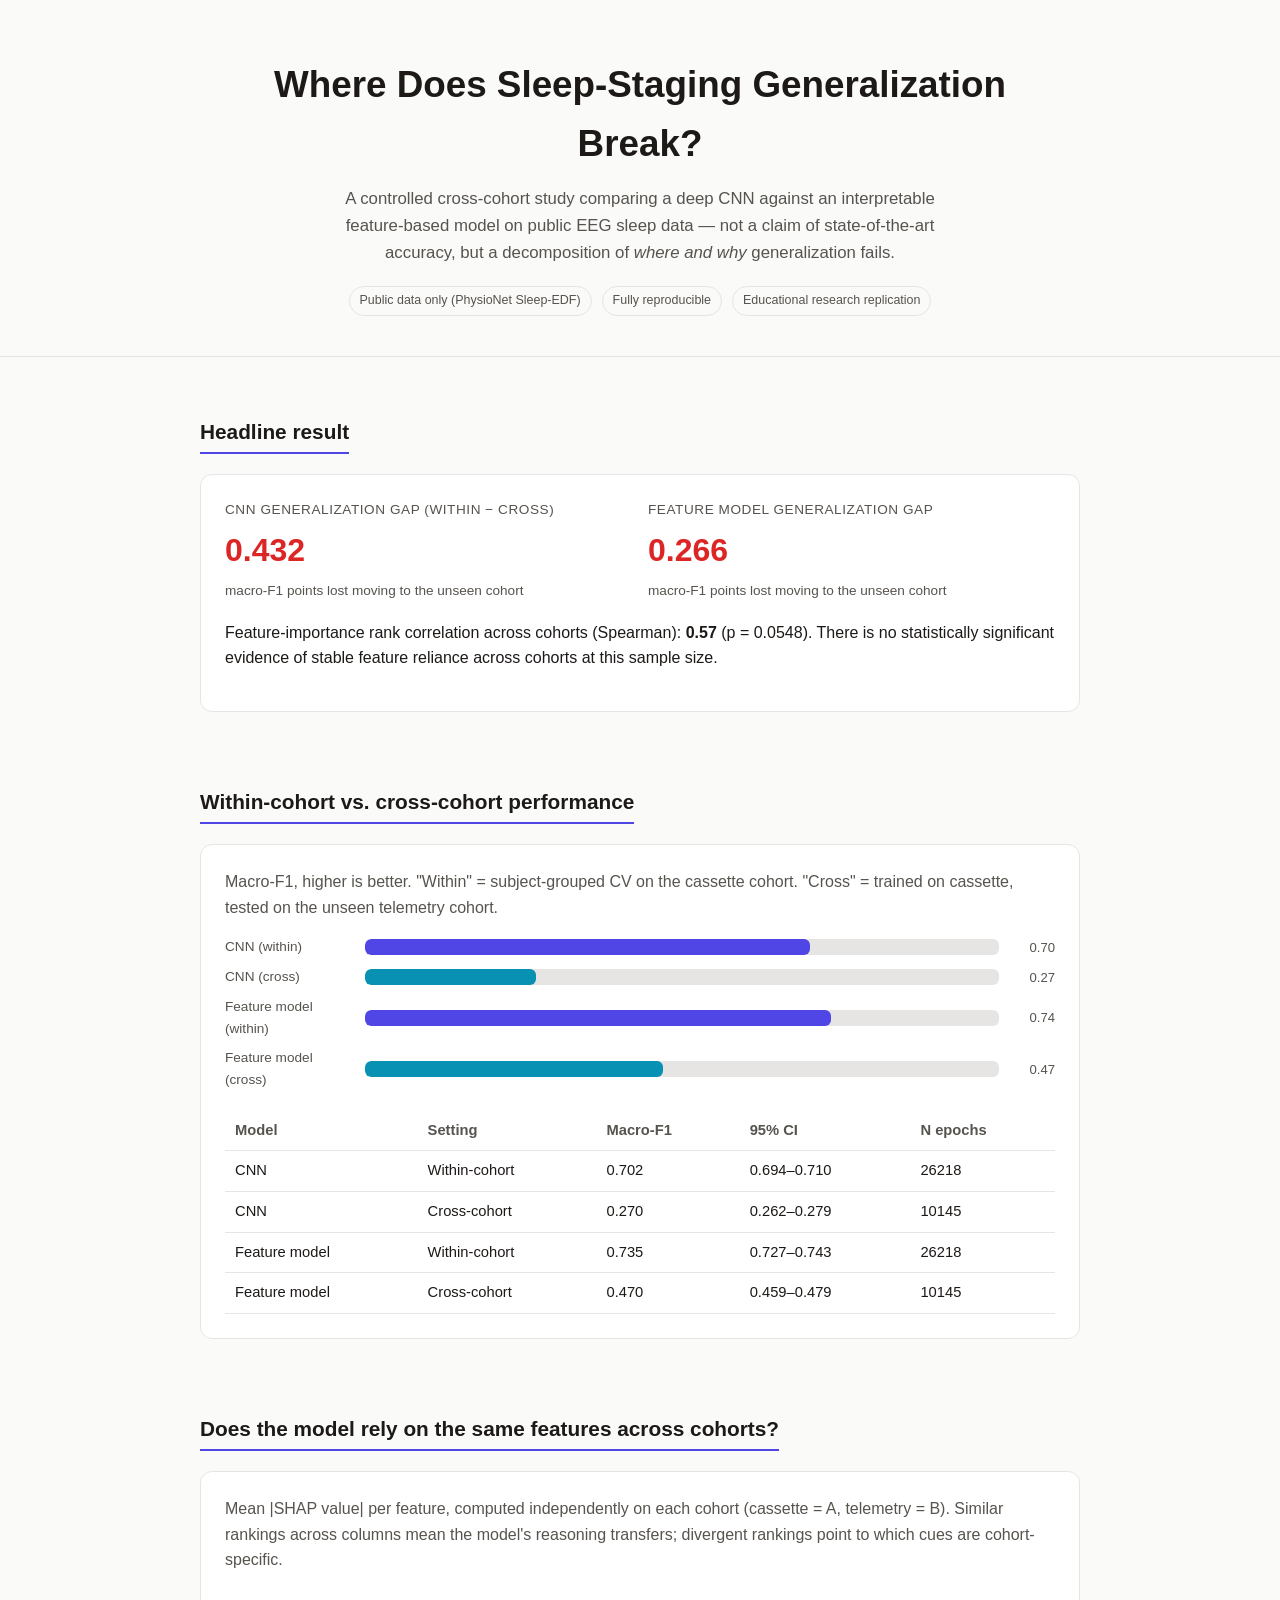
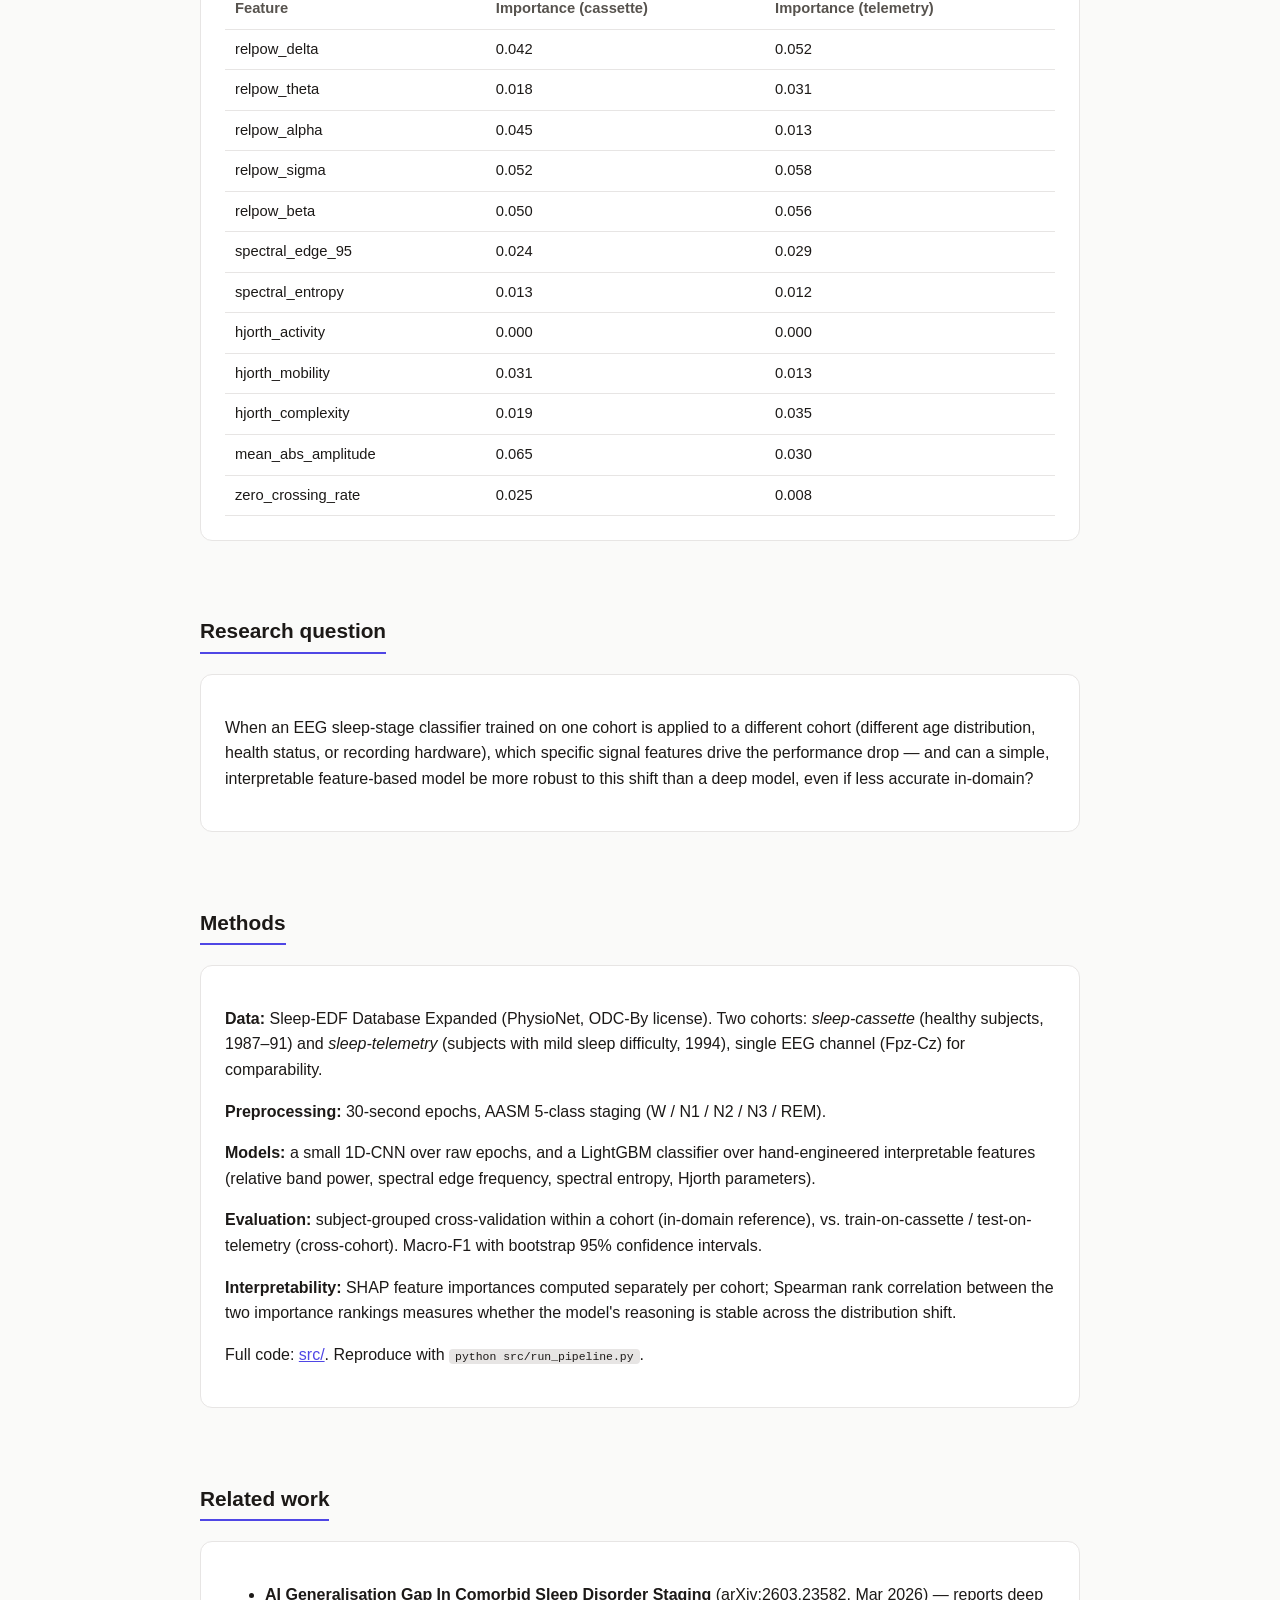
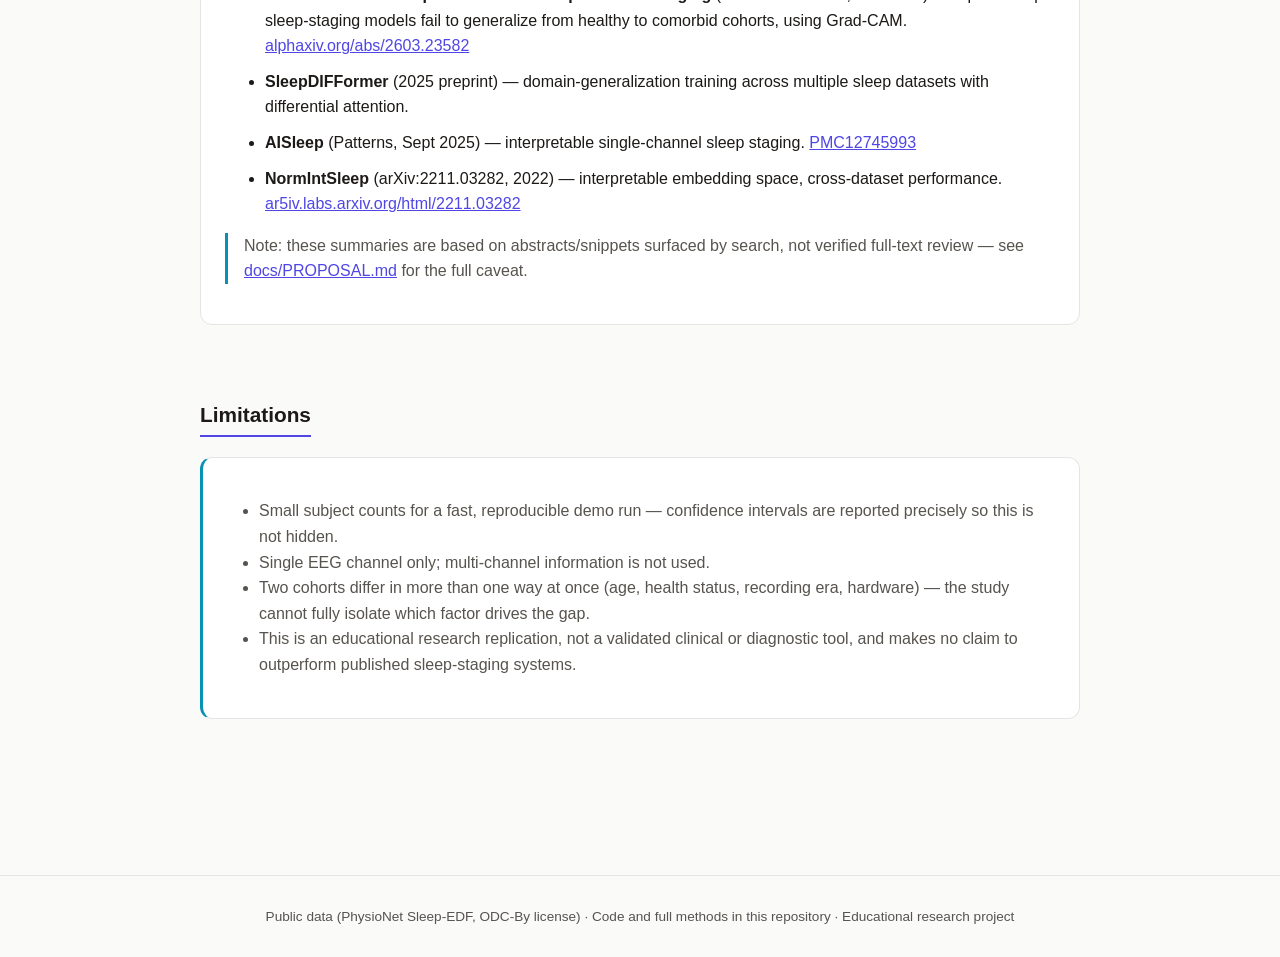
==== site/index.html @ 376bf964 "Run full pipeline on real Sleep-EDF data and publish results Fix hypnogram-matching and download-ver" ====
<!doctype html>
<html lang="en">
<head>
<meta charset="utf-8">
<meta name="viewport" content="width=device-width, initial-scale=1">
<title>Where Does Sleep-Staging Generalization Break?</title>
<meta name="description" content="A controlled cross-cohort study of EEG sleep-stage classifier generalization, comparing a CNN and an interpretable feature model.">
<style>
  :root {
    --bg: #fafaf9;
    --bg-elev: #ffffff;
    --text: #1c1917;
    --text-muted: #57534e;
    --border: #e7e5e4;
    --accent: #4f46e5;
    --accent-2: #0891b2;
    --good: #16a34a;
    --bad: #dc2626;
    --radius: 12px;
    --max-w: 920px;
  }
  @media (prefers-color-scheme: dark) {
    :root:not([data-theme="light"]) {
      --bg: #121110;
      --bg-elev: #1c1a19;
      --text: #f5f5f4;
      --text-muted: #a8a29e;
      --border: #332f2d;
      --accent: #818cf8;
      --accent-2: #22d3ee;
      --good: #4ade80;
      --bad: #f87171;
    }
  }
  :root[data-theme="dark"] {
    --bg: #121110;
    --bg-elev: #1c1a19;
    --text: #f5f5f4;
    --text-muted: #a8a29e;
    --border: #332f2d;
    --accent: #818cf8;
    --accent-2: #22d3ee;
    --good: #4ade80;
    --bad: #f87171;
  }
  * { box-sizing: border-box; }
  body {
    margin: 0;
    background: var(--bg);
    color: var(--text);
    font-family: -apple-system, BlinkMacSystemFont, "Segoe UI", Inter, Roboto, sans-serif;
    line-height: 1.6;
  }
  header {
    padding: 56px 20px 40px;
    text-align: center;
    border-bottom: 1px solid var(--border);
  }
  header h1 {
    font-size: clamp(1.6rem, 4vw, 2.3rem);
    margin: 0 0 12px;
    max-width: 760px;
    margin-inline: auto;
  }
  header p.sub {
    color: var(--text-muted);
    max-width: 640px;
    margin: 0 auto;
    font-size: 1.05rem;
  }
  .badges { margin-top: 20px; display: flex; gap: 10px; justify-content: center; flex-wrap: wrap; }
  .badge {
    font-size: 0.78rem;
    padding: 4px 10px;
    border-radius: 999px;
    border: 1px solid var(--border);
    color: var(--text-muted);
  }
  main { max-width: var(--max-w); margin: 0 auto; padding: 40px 20px 100px; }
  section { margin-bottom: 56px; }
  h2 {
    font-size: 1.3rem;
    border-bottom: 2px solid var(--accent);
    display: inline-block;
    padding-bottom: 4px;
    margin-bottom: 20px;
  }
  .card {
    background: var(--bg-elev);
    border: 1px solid var(--border);
    border-radius: var(--radius);
    padding: 24px;
    margin-bottom: 16px;
  }
  .grid-2 { display: grid; grid-template-columns: 1fr 1fr; gap: 16px; }
  @media (max-width: 640px) { .grid-2 { grid-template-columns: 1fr; } }
  .metric-label { color: var(--text-muted); font-size: 0.85rem; text-transform: uppercase; letter-spacing: 0.04em; }
  .metric-value { font-size: 2rem; font-weight: 700; margin: 4px 0; }
  .metric-ci { color: var(--text-muted); font-size: 0.85rem; }
  .gap-good { color: var(--good); }
  .gap-bad { color: var(--bad); }
  table { width: 100%; border-collapse: collapse; font-size: 0.92rem; }
  th, td { text-align: left; padding: 8px 10px; border-bottom: 1px solid var(--border); }
  th { color: var(--text-muted); font-weight: 600; }
  .bar-row { display: flex; align-items: center; gap: 10px; margin-bottom: 8px; }
  .bar-label { width: 130px; font-size: 0.85rem; color: var(--text-muted); flex-shrink: 0; }
  .bar-track { flex: 1; background: var(--border); border-radius: 6px; height: 16px; overflow: hidden; }
  .bar-fill { height: 100%; border-radius: 6px; }
  .bar-val { width: 46px; font-size: 0.82rem; text-align: right; color: var(--text-muted); flex-shrink: 0; }
  code { background: var(--border); padding: 1px 6px; border-radius: 4px; font-size: 0.88em; }
  a { color: var(--accent); }
  ul.refs li { margin-bottom: 10px; }
  .limits { border-left: 3px solid var(--accent-2); padding-left: 16px; color: var(--text-muted); }
  footer { text-align: center; padding: 30px 20px; color: var(--text-muted); font-size: 0.85rem; border-top: 1px solid var(--border); }
  .no-data { padding: 40px; text-align: center; color: var(--text-muted); }
</style>
</head>
<body>
<header>
  <h1>Where Does Sleep-Staging Generalization Break?</h1>
  <p class="sub">A controlled cross-cohort study comparing a deep CNN against an interpretable feature-based model on public EEG sleep data — not a claim of state-of-the-art accuracy, but a decomposition of <em>where and why</em> generalization fails.</p>
  <div class="badges">
    <span class="badge">Public data only (PhysioNet Sleep-EDF)</span>
    <span class="badge">Fully reproducible</span>
    <span class="badge">Educational research replication</span>
  </div>
</header>
<main>

<section id="summary">
  <h2>Headline result</h2>
  <div id="headline-card" class="card"></div>
</section>

<section id="comparison">
  <h2>Within-cohort vs. cross-cohort performance</h2>
  <div class="card" id="comparison-card"></div>
</section>

<section id="interpretability">
  <h2>Does the model rely on the same features across cohorts?</h2>
  <div class="card" id="interp-card"></div>
</section>

<section id="question">
  <h2>Research question</h2>
  <div class="card">
    <p>When an EEG sleep-stage classifier trained on one cohort is applied to a different cohort (different age distribution, health status, or recording hardware), which specific signal features drive the performance drop — and can a simple, interpretable feature-based model be more robust to this shift than a deep model, even if less accurate in-domain?</p>
  </div>
</section>

<section id="methods">
  <h2>Methods</h2>
  <div class="card">
    <p><strong>Data:</strong> Sleep-EDF Database Expanded (PhysioNet, ODC-By license). Two cohorts: <em>sleep-cassette</em> (healthy subjects, 1987–91) and <em>sleep-telemetry</em> (subjects with mild sleep difficulty, 1994), single EEG channel (Fpz-Cz) for comparability.</p>
    <p><strong>Preprocessing:</strong> 30-second epochs, AASM 5-class staging (W / N1 / N2 / N3 / REM).</p>
    <p><strong>Models:</strong> a small 1D-CNN over raw epochs, and a LightGBM classifier over hand-engineered interpretable features (relative band power, spectral edge frequency, spectral entropy, Hjorth parameters).</p>
    <p><strong>Evaluation:</strong> subject-grouped cross-validation within a cohort (in-domain reference), vs. train-on-cassette / test-on-telemetry (cross-cohort). Macro-F1 with bootstrap 95% confidence intervals.</p>
    <p><strong>Interpretability:</strong> SHAP feature importances computed separately per cohort; Spearman rank correlation between the two importance rankings measures whether the model's reasoning is stable across the distribution shift.</p>
    <p>Full code: <a href="../src/">src/</a>. Reproduce with <code>python src/run_pipeline.py</code>.</p>
  </div>
</section>

<section id="related">
  <h2>Related work</h2>
  <div class="card">
    <ul class="refs">
      <li><strong>AI Generalisation Gap In Comorbid Sleep Disorder Staging</strong> (arXiv:2603.23582, Mar 2026) — reports deep sleep-staging models fail to generalize from healthy to comorbid cohorts, using Grad-CAM. <a href="https://www.alphaxiv.org/abs/2603.23582" target="_blank" rel="noopener">alphaxiv.org/abs/2603.23582</a></li>
      <li><strong>SleepDIFFormer</strong> (2025 preprint) — domain-generalization training across multiple sleep datasets with differential attention.</li>
      <li><strong>AISleep</strong> (Patterns, Sept 2025) — interpretable single-channel sleep staging. <a href="https://www.ncbi.nlm.nih.gov/pmc/articles/PMC12745993/" target="_blank" rel="noopener">PMC12745993</a></li>
      <li><strong>NormIntSleep</strong> (arXiv:2211.03282, 2022) — interpretable embedding space, cross-dataset performance. <a href="https://ar5iv.labs.arxiv.org/html/2211.03282" target="_blank" rel="noopener">ar5iv.labs.arxiv.org/html/2211.03282</a></li>
    </ul>
    <p class="limits">Note: these summaries are based on abstracts/snippets surfaced by search, not verified full-text review — see <a href="../docs/PROPOSAL.md">docs/PROPOSAL.md</a> for the full caveat.</p>
  </div>
</section>

<section id="limitations">
  <h2>Limitations</h2>
  <div class="card limits">
    <ul id="limits-list">
      <li>Small subject counts for a fast, reproducible demo run — confidence intervals are reported precisely so this is not hidden.</li>
      <li>Single EEG channel only; multi-channel information is not used.</li>
      <li>Two cohorts differ in more than one way at once (age, health status, recording era, hardware) — the study cannot fully isolate which factor drives the gap.</li>
      <li>This is an educational research replication, not a validated clinical or diagnostic tool, and makes no claim to outperform published sleep-staging systems.</li>
    </ul>
  </div>
</section>

</main>
<footer>
  Public data (PhysioNet Sleep-EDF, ODC-By license) &middot; Code and full methods in this repository &middot; Educational research project
</footer>
<script>
const RESULTS = {"within_cassette_cnn": {"label": "within-cassette CNN", "macro_f1": 0.7019479500712273, "macro_f1_ci": [0.6940370702054072, 0.709602971029884], "per_class_f1": {"W": 0.949935738410497, "N1": 0.3522012578616352, "N2": 0.8281322775966465, "N3": 0.7195696032279758, "REM": 0.6599008732593816}, "confusion_matrix": [[15891, 1039, 26, 183, 369], [21, 560, 93, 7, 303], [6, 284, 3556, 446, 341], [0, 8, 189, 1070, 0], [31, 305, 91, 1, 1398]], "n_test_epochs": 26218}, "within_cassette_feature": {"label": "within-cassette feature model", "macro_f1": 0.7351994247814908, "macro_f1_ci": [0.7272339549337038, 0.7426865538911555], "per_class_f1": {"W": 0.9566282630888143, "N1": 0.36993166287015944, "N2": 0.8877688172043011, "N3": 0.8217054263565892, "REM": 0.6399629543875898}, "confusion_matrix": [[16399, 400, 15, 169, 525], [122, 406, 134, 3, 319], [88, 158, 3963, 157, 267], [42, 1, 111, 1113, 0], [126, 246, 72, 0, 1382]], "n_test_epochs": 26218}, "cross_cnn": {"label": "cassette->telemetry CNN", "macro_f1": 0.2700002544361271, "macro_f1_ci": [0.2616600395289505, 0.2787664348695121], "per_class_f1": {"W": 0.08949011446409989, "N1": 0.1846042471042471, "N2": 0.5009383571531688, "N3": 0.5283018867924528, "REM": 0.04666666666666667}, "confusion_matrix": [[43, 858, 0, 0, 0], [0, 765, 1, 0, 1], [0, 3210, 1735, 16, 11], [15, 711, 208, 532, 0], [2, 1977, 11, 0, 49]], "n_test_epochs": 10145}, "cross_feature": {"label": "cassette->telemetry feature model", "macro_f1": 0.46950345807331784, "macro_f1_ci": [0.4594572169568483, 0.4793757577353631], "per_class_f1": {"W": 0.3935609214543436, "N1": 0.22727272727272727, "N2": 0.8102263540824576, "N3": 0.7403675163011263, "REM": 0.1760897712559344}, "confusion_matrix": [[709, 122, 50, 3, 17], [406, 125, 193, 10, 33], [263, 34, 4009, 642, 24], [27, 0, 190, 1249, 0], [1297, 52, 482, 4, 204]], "n_test_epochs": 10145}, "feature_stability": {"cohort_a": "cassette", "cohort_b": "telemetry", "feature_importance_a": {"relpow_delta": 0.04238403817426085, "relpow_theta": 0.017691404824824817, "relpow_alpha": 0.044789907640543254, "relpow_sigma": 0.052495117116029465, "relpow_beta": 0.04974882099324183, "spectral_edge_95": 0.02440532191209797, "spectral_entropy": 0.013014172384396389, "hjorth_activity": 0.0, "hjorth_mobility": 0.030671957892573737, "hjorth_complexity": 0.019422704648615532, "mean_abs_amplitude": 0.06496583604069274, "zero_crossing_rate": 0.024521746836503874}, "feature_importance_b": {"relpow_delta": 0.05241113374932434, "relpow_theta": 0.030556623854776574, "relpow_alpha": 0.013165019446343618, "relpow_sigma": 0.058029588124503914, "relpow_beta": 0.056093148203104654, "spectral_edge_95": 0.0294027744176468, "spectral_entropy": 0.011767123944117068, "hjorth_activity": 4.3022640292678635e-05, "hjorth_mobility": 0.013003723813955908, "hjorth_complexity": 0.03520086513379639, "mean_abs_amplitude": 0.0298495680652065, "zero_crossing_rate": 0.00796919991712373}, "spearman_rank_correlation": 0.5664335664335665, "spearman_pvalue": 0.054842119775407906}, "generalization_gap": {"cnn_gap": 0.43194769563510027, "feature_gap": 0.26569596670817297}};

function fmt(x, d=3) { return (x === undefined || x === null) ? "–" : x.toFixed(d); }

function renderHeadline() {
  const el = document.getElementById("headline-card");
  if (!RESULTS || !RESULTS.generalization_gap) {
    el.innerHTML = '<p class="no-data">No results yet — run <code>python src/run_pipeline.py</code> then rebuild this page with <code>python site/build_site.py</code>.</p>';
    return;
  }
  const gap = RESULTS.generalization_gap;
  const stab = RESULTS.feature_stability;
  el.innerHTML = `
    <div class="grid-2">
      <div>
        <div class="metric-label">CNN generalization gap (within − cross)</div>
        <div class="metric-value ${gap.cnn_gap > 0 ? 'gap-bad' : 'gap-good'}">${fmt(gap.cnn_gap)}</div>
        <div class="metric-ci">macro-F1 points lost moving to the unseen cohort</div>
      </div>
      <div>
        <div class="metric-label">Feature model generalization gap</div>
        <div class="metric-value ${gap.feature_gap > 0 ? 'gap-bad' : 'gap-good'}">${fmt(gap.feature_gap)}</div>
        <div class="metric-ci">macro-F1 points lost moving to the unseen cohort</div>
      </div>
    </div>
    <p style="margin-top:18px;">Feature-importance rank correlation across cohorts (Spearman): <strong>${fmt(stab ? stab.spearman_rank_correlation : null, 2)}</strong> (p = ${stab ? fmt(stab.spearman_pvalue, 4) : '–'}). ${stab && stab.spearman_pvalue < 0.05 ? 'The model relies on a statistically stable set of features across cohorts.' : 'There is no statistically significant evidence of stable feature reliance across cohorts at this sample size.'}</p>
  `;
}

function bar(label, value, max, color) {
  const pct = Math.max(0, Math.min(100, (value / max) * 100));
  return `<div class="bar-row">
    <div class="bar-label">${label}</div>
    <div class="bar-track"><div class="bar-fill" style="width:${pct}%;background:${color}"></div></div>
    <div class="bar-val">${fmt(value, 2)}</div>
  </div>`;
}

function renderComparison() {
  const el = document.getElementById("comparison-card");
  const r = RESULTS;
  if (!r || !r.within_cassette_cnn) { el.innerHTML = '<p class="no-data">No results yet.</p>'; return; }
  el.innerHTML = `
    <p style="color:var(--text-muted);margin-top:0;">Macro-F1, higher is better. "Within" = subject-grouped CV on the cassette cohort. "Cross" = trained on cassette, tested on the unseen telemetry cohort.</p>
    ${bar("CNN (within)", r.within_cassette_cnn.macro_f1, 1, "var(--accent)")}
    ${bar("CNN (cross)", r.cross_cnn.macro_f1, 1, "var(--accent-2)")}
    ${bar("Feature model (within)", r.within_cassette_feature.macro_f1, 1, "var(--accent)")}
    ${bar("Feature model (cross)", r.cross_feature.macro_f1, 1, "var(--accent-2)")}
    <table style="margin-top:20px;">
      <thead><tr><th>Model</th><th>Setting</th><th>Macro-F1</th><th>95% CI</th><th>N epochs</th></tr></thead>
      <tbody>
        <tr><td>CNN</td><td>Within-cohort</td><td>${fmt(r.within_cassette_cnn.macro_f1)}</td><td>${fmt(r.within_cassette_cnn.macro_f1_ci[0])}–${fmt(r.within_cassette_cnn.macro_f1_ci[1])}</td><td>${r.within_cassette_cnn.n_test_epochs}</td></tr>
        <tr><td>CNN</td><td>Cross-cohort</td><td>${fmt(r.cross_cnn.macro_f1)}</td><td>${fmt(r.cross_cnn.macro_f1_ci[0])}–${fmt(r.cross_cnn.macro_f1_ci[1])}</td><td>${r.cross_cnn.n_test_epochs}</td></tr>
        <tr><td>Feature model</td><td>Within-cohort</td><td>${fmt(r.within_cassette_feature.macro_f1)}</td><td>${fmt(r.within_cassette_feature.macro_f1_ci[0])}–${fmt(r.within_cassette_feature.macro_f1_ci[1])}</td><td>${r.within_cassette_feature.n_test_epochs}</td></tr>
        <tr><td>Feature model</td><td>Cross-cohort</td><td>${fmt(r.cross_feature.macro_f1)}</td><td>${fmt(r.cross_feature.macro_f1_ci[0])}–${fmt(r.cross_feature.macro_f1_ci[1])}</td><td>${r.cross_feature.n_test_epochs}</td></tr>
      </tbody>
    </table>
  `;
}

function renderInterp() {
  const el = document.getElementById("interp-card");
  const stab = RESULTS ? RESULTS.feature_stability : null;
  if (!stab) { el.innerHTML = '<p class="no-data">No results yet.</p>'; return; }
  const feats = Object.keys(stab.feature_importance_a);
  const maxVal = Math.max(...feats.map(f => Math.max(stab.feature_importance_a[f], stab.feature_importance_b[f])));
  let rows = feats.map(f => `
    <tr><td>${f}</td><td>${fmt(stab.feature_importance_a[f], 3)}</td><td>${fmt(stab.feature_importance_b[f], 3)}</td></tr>
  `).join("");
  el.innerHTML = `
    <p style="color:var(--text-muted);margin-top:0;">Mean |SHAP value| per feature, computed independently on each cohort (cassette = A, telemetry = B). Similar rankings across columns mean the model's reasoning transfers; divergent rankings point to which cues are cohort-specific.</p>
    <table>
      <thead><tr><th>Feature</th><th>Importance (cassette)</th><th>Importance (telemetry)</th></tr></thead>
      <tbody>${rows}</tbody>
    </table>
  `;
}

renderHeadline();
renderComparison();
renderInterp();
</script>
</body>
</html>
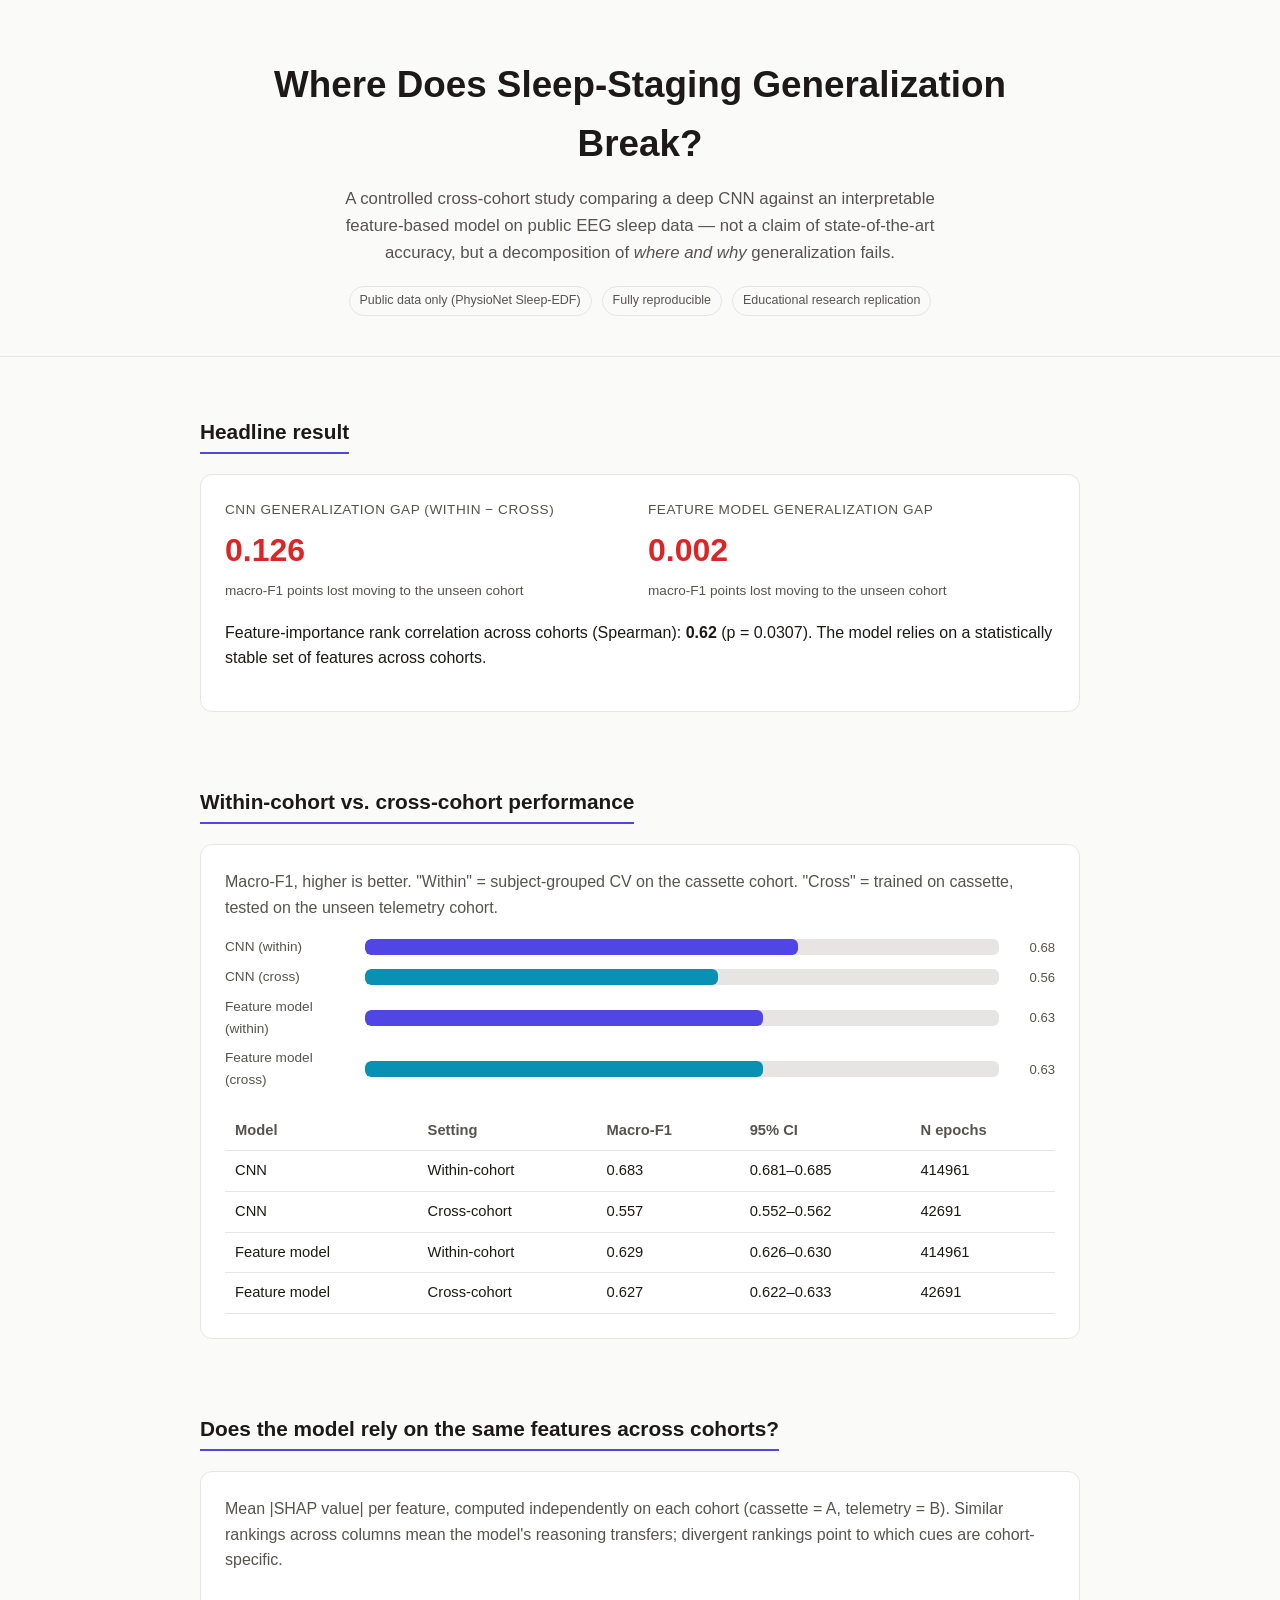
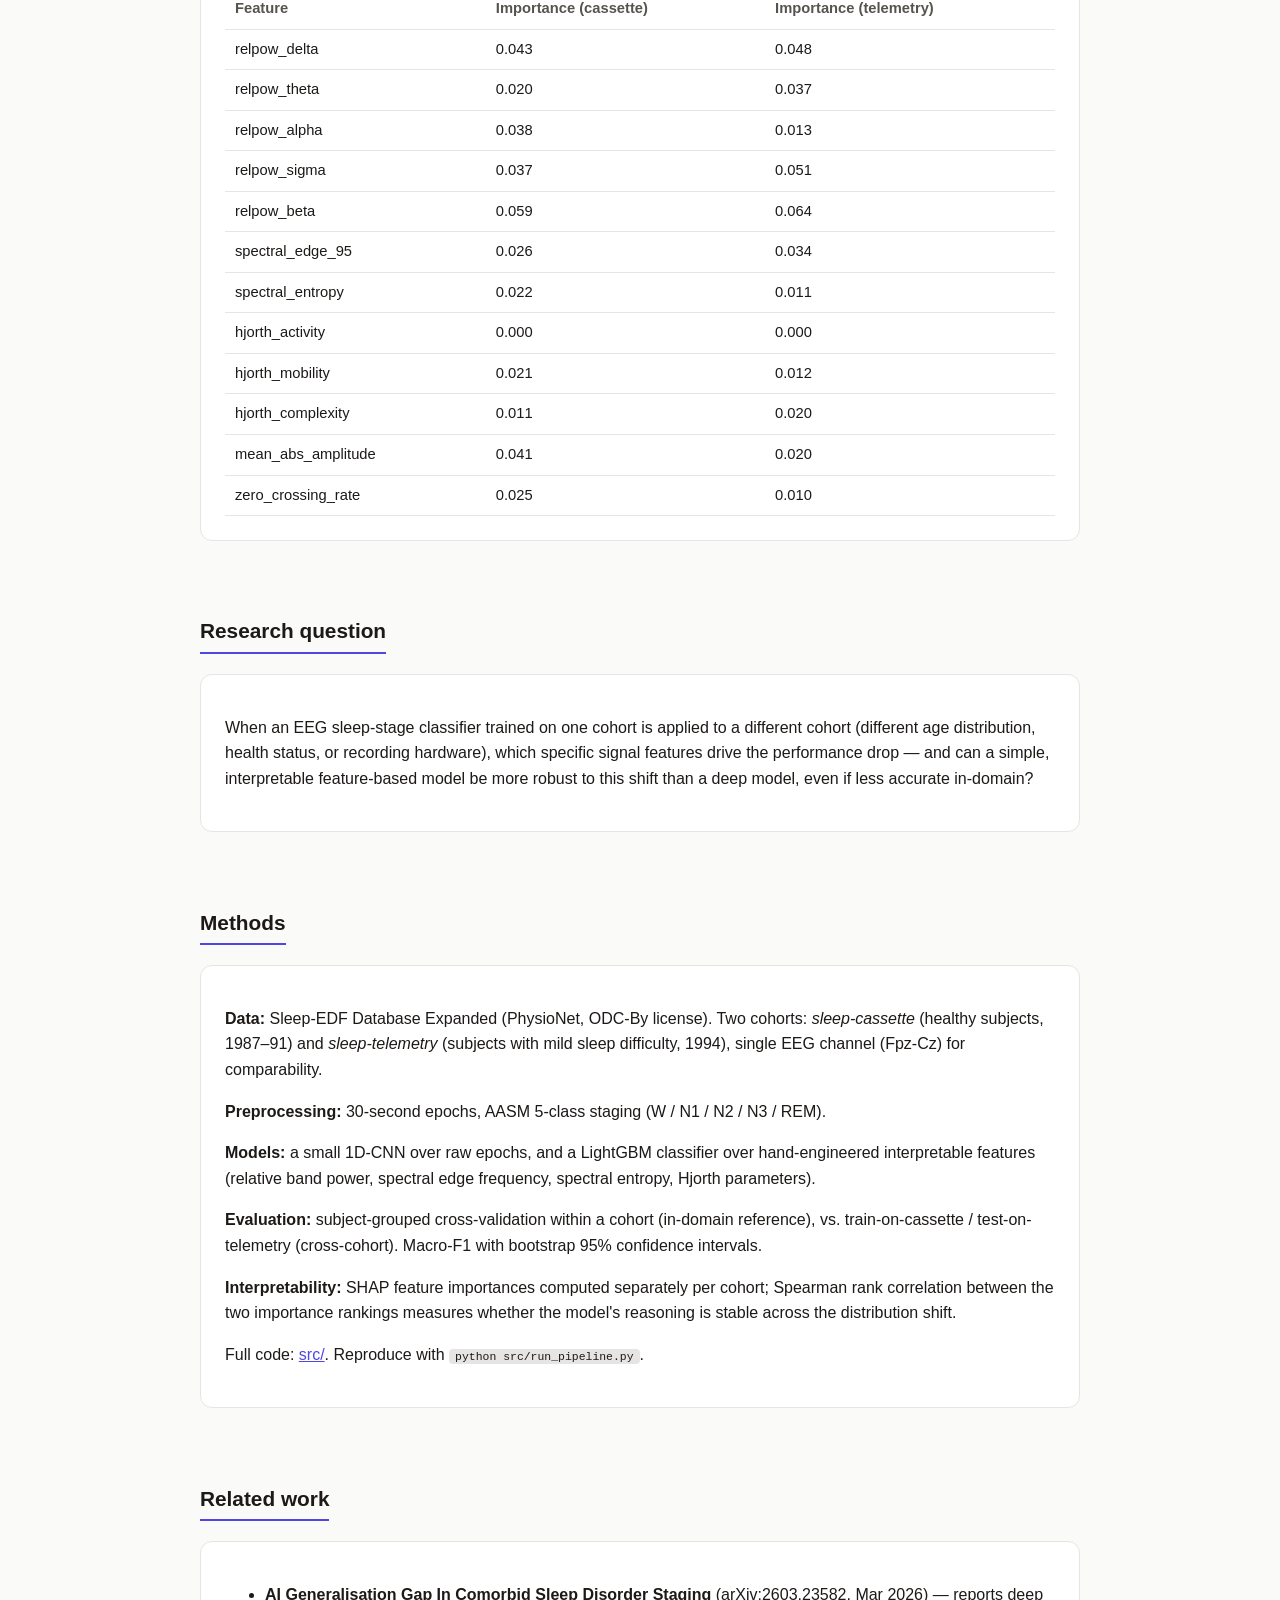
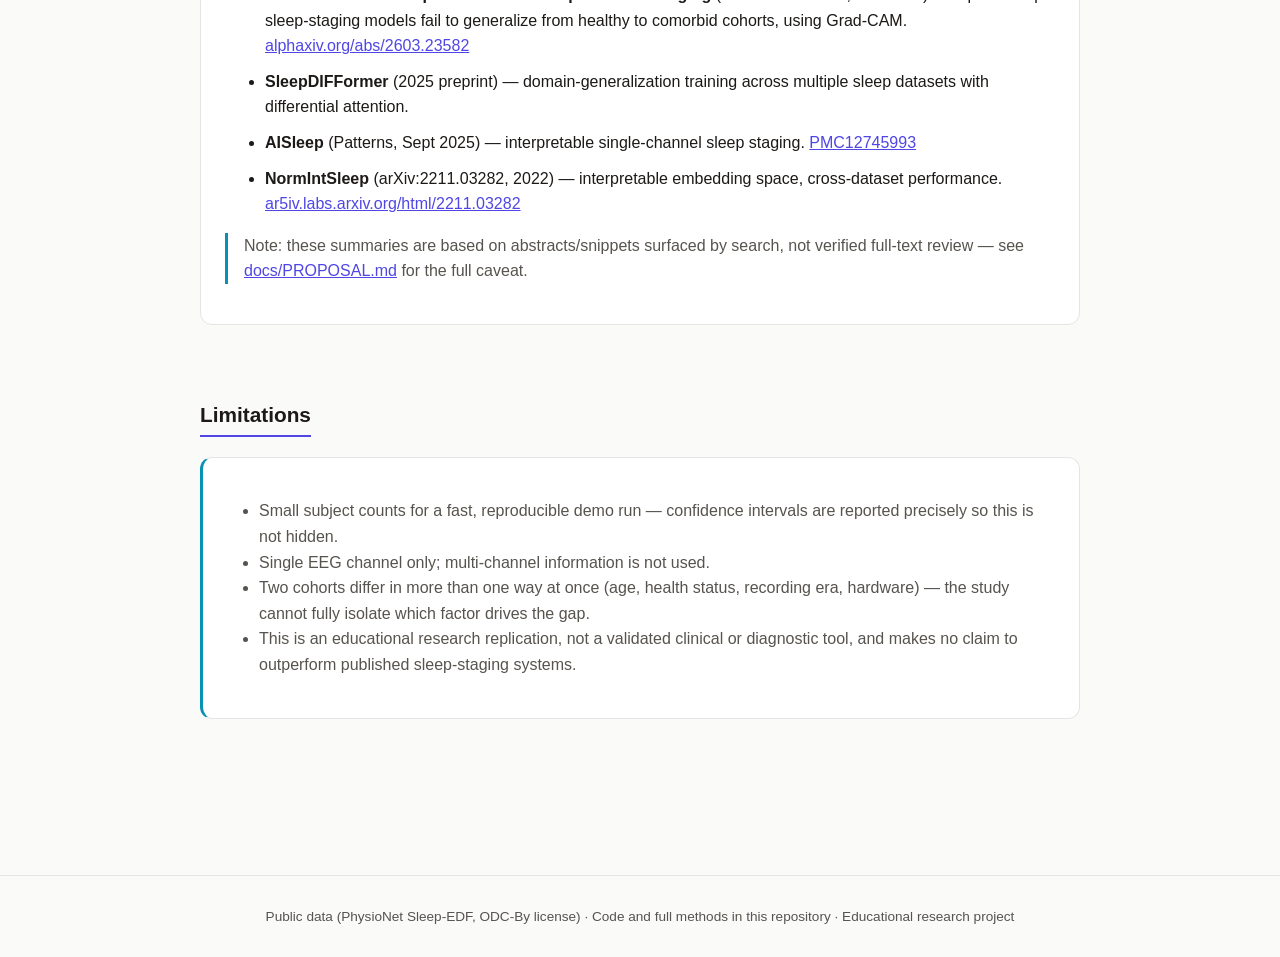
==== commit 59c344c1: "Scale pipeline to full cohort (153 cassette + 44 telemetry) Fix a stalled-download bug and add SHAP " ====
--- a/site/index.html
+++ b/site/index.html
@@ -191,7 +191,7 @@
   Public data (PhysioNet Sleep-EDF, ODC-By license) &middot; Code and full methods in this repository &middot; Educational research project
 </footer>
 <script>
-const RESULTS = {"within_cassette_cnn": {"label": "within-cassette CNN", "macro_f1": 0.7019479500712273, "macro_f1_ci": [0.6940370702054072, 0.709602971029884], "per_class_f1": {"W": 0.949935738410497, "N1": 0.3522012578616352, "N2": 0.8281322775966465, "N3": 0.7195696032279758, "REM": 0.6599008732593816}, "confusion_matrix": [[15891, 1039, 26, 183, 369], [21, 560, 93, 7, 303], [6, 284, 3556, 446, 341], [0, 8, 189, 1070, 0], [31, 305, 91, 1, 1398]], "n_test_epochs": 26218}, "within_cassette_feature": {"label": "within-cassette feature model", "macro_f1": 0.7351994247814908, "macro_f1_ci": [0.7272339549337038, 0.7426865538911555], "per_class_f1": {"W": 0.9566282630888143, "N1": 0.36993166287015944, "N2": 0.8877688172043011, "N3": 0.8217054263565892, "REM": 0.6399629543875898}, "confusion_matrix": [[16399, 400, 15, 169, 525], [122, 406, 134, 3, 319], [88, 158, 3963, 157, 267], [42, 1, 111, 1113, 0], [126, 246, 72, 0, 1382]], "n_test_epochs": 26218}, "cross_cnn": {"label": "cassette->telemetry CNN", "macro_f1": 0.2700002544361271, "macro_f1_ci": [0.2616600395289505, 0.2787664348695121], "per_class_f1": {"W": 0.08949011446409989, "N1": 0.1846042471042471, "N2": 0.5009383571531688, "N3": 0.5283018867924528, "REM": 0.04666666666666667}, "confusion_matrix": [[43, 858, 0, 0, 0], [0, 765, 1, 0, 1], [0, 3210, 1735, 16, 11], [15, 711, 208, 532, 0], [2, 1977, 11, 0, 49]], "n_test_epochs": 10145}, "cross_feature": {"label": "cassette->telemetry feature model", "macro_f1": 0.46950345807331784, "macro_f1_ci": [0.4594572169568483, 0.4793757577353631], "per_class_f1": {"W": 0.3935609214543436, "N1": 0.22727272727272727, "N2": 0.8102263540824576, "N3": 0.7403675163011263, "REM": 0.1760897712559344}, "confusion_matrix": [[709, 122, 50, 3, 17], [406, 125, 193, 10, 33], [263, 34, 4009, 642, 24], [27, 0, 190, 1249, 0], [1297, 52, 482, 4, 204]], "n_test_epochs": 10145}, "feature_stability": {"cohort_a": "cassette", "cohort_b": "telemetry", "feature_importance_a": {"relpow_delta": 0.04238403817426085, "relpow_theta": 0.017691404824824817, "relpow_alpha": 0.044789907640543254, "relpow_sigma": 0.052495117116029465, "relpow_beta": 0.04974882099324183, "spectral_edge_95": 0.02440532191209797, "spectral_entropy": 0.013014172384396389, "hjorth_activity": 0.0, "hjorth_mobility": 0.030671957892573737, "hjorth_complexity": 0.019422704648615532, "mean_abs_amplitude": 0.06496583604069274, "zero_crossing_rate": 0.024521746836503874}, "feature_importance_b": {"relpow_delta": 0.05241113374932434, "relpow_theta": 0.030556623854776574, "relpow_alpha": 0.013165019446343618, "relpow_sigma": 0.058029588124503914, "relpow_beta": 0.056093148203104654, "spectral_edge_95": 0.0294027744176468, "spectral_entropy": 0.011767123944117068, "hjorth_activity": 4.3022640292678635e-05, "hjorth_mobility": 0.013003723813955908, "hjorth_complexity": 0.03520086513379639, "mean_abs_amplitude": 0.0298495680652065, "zero_crossing_rate": 0.00796919991712373}, "spearman_rank_correlation": 0.5664335664335665, "spearman_pvalue": 0.054842119775407906}, "generalization_gap": {"cnn_gap": 0.43194769563510027, "feature_gap": 0.26569596670817297}};
+const RESULTS = {"within_cassette_cnn": {"label": "within-cassette CNN", "macro_f1": 0.6833960430223183, "macro_f1_ci": [0.6813310960657173, 0.6853881737444961], "per_class_f1": {"W": 0.9505335619418072, "N1": 0.38107624776459115, "N2": 0.7500687884068605, "N3": 0.6870259826397901, "REM": 0.6482756343585426}, "confusion_matrix": [[260008, 18512, 347, 309, 6257], [873, 12892, 3360, 350, 4047], [366, 10102, 44979, 8939, 4746], [11, 124, 938, 11912, 54], [387, 4509, 1177, 128, 19634]], "n_test_epochs": 414961}, "within_cassette_feature": {"label": "within-cassette feature model", "macro_f1": 0.6285315236474852, "macro_f1_ci": [0.6264087193472945, 0.630489141751382], "per_class_f1": {"W": 0.9175381983593173, "N1": 0.2927252259104877, "N2": 0.7509839395670665, "N3": 0.6913265306122449, "REM": 0.4900837237883094}, "confusion_matrix": [[247800, 21561, 2550, 2415, 11107], [2108, 9621, 3895, 219, 5679], [2512, 7081, 47321, 5741, 6477], [482, 35, 1094, 11382, 46], [1806, 5914, 2032, 132, 15951]], "n_test_epochs": 414961}, "cross_cnn": {"label": "cassette->telemetry CNN", "macro_f1": 0.5573168767395588, "macro_f1_ci": [0.5524205819145099, 0.5618878157794747], "per_class_f1": {"W": 0.1956168831168831, "N1": 0.35338709677419355, "N2": 0.7978657132797053, "N3": 0.7864897466827503, "REM": 0.6532249438442614}, "confusion_matrix": [[482, 2681, 18, 2, 1240], [12, 2191, 136, 0, 1314], [5, 2368, 14729, 1126, 1623], [0, 67, 1393, 4890, 65], [6, 1440, 794, 2, 6107]], "n_test_epochs": 42691}, "cross_feature": {"label": "cassette->telemetry feature model", "macro_f1": 0.6270067920956552, "macro_f1_ci": [0.6220759599369822, 0.6325550423875099], "per_class_f1": {"W": 0.5786951713969776, "N1": 0.37506284565108094, "N2": 0.8001082690485858, "N3": 0.7471256901591425, "REM": 0.6340419842224896}, "confusion_matrix": [[2355, 1636, 31, 19, 382], [356, 1865, 487, 49, 896], [213, 1211, 14780, 3065, 582], [65, 11, 581, 5751, 7], [727, 1569, 1215, 96, 4742]], "n_test_epochs": 42691}, "feature_stability": {"cohort_a": "cassette", "cohort_b": "telemetry", "feature_importance_a": {"relpow_delta": 0.042516269701346726, "relpow_theta": 0.020111494660519123, "relpow_alpha": 0.03759073254714268, "relpow_sigma": 0.03717672801109991, "relpow_beta": 0.05876967655990319, "spectral_edge_95": 0.026164724184648682, "spectral_entropy": 0.022359280126218732, "hjorth_activity": 0.0, "hjorth_mobility": 0.021124712694443996, "hjorth_complexity": 0.010793996082818337, "mean_abs_amplitude": 0.04127312710990858, "zero_crossing_rate": 0.02472303470719026}, "feature_importance_b": {"relpow_delta": 0.048008992680854096, "relpow_theta": 0.03699034088246733, "relpow_alpha": 0.013066290152842344, "relpow_sigma": 0.05066992171937356, "relpow_beta": 0.0635468217363225, "spectral_edge_95": 0.034332545442129325, "spectral_entropy": 0.011370832275490773, "hjorth_activity": 3.0718488789108716e-05, "hjorth_mobility": 0.012160261976494446, "hjorth_complexity": 0.019693689865235325, "mean_abs_amplitude": 0.02021919802335972, "zero_crossing_rate": 0.00977455767202757}, "spearman_rank_correlation": 0.6223776223776225, "spearman_pvalue": 0.03067589506164015}, "generalization_gap": {"cnn_gap": 0.1260791662827595, "feature_gap": 0.001524731551829972}};
 
 function fmt(x, d=3) { return (x === undefined || x === null) ? "–" : x.toFixed(d); }
 
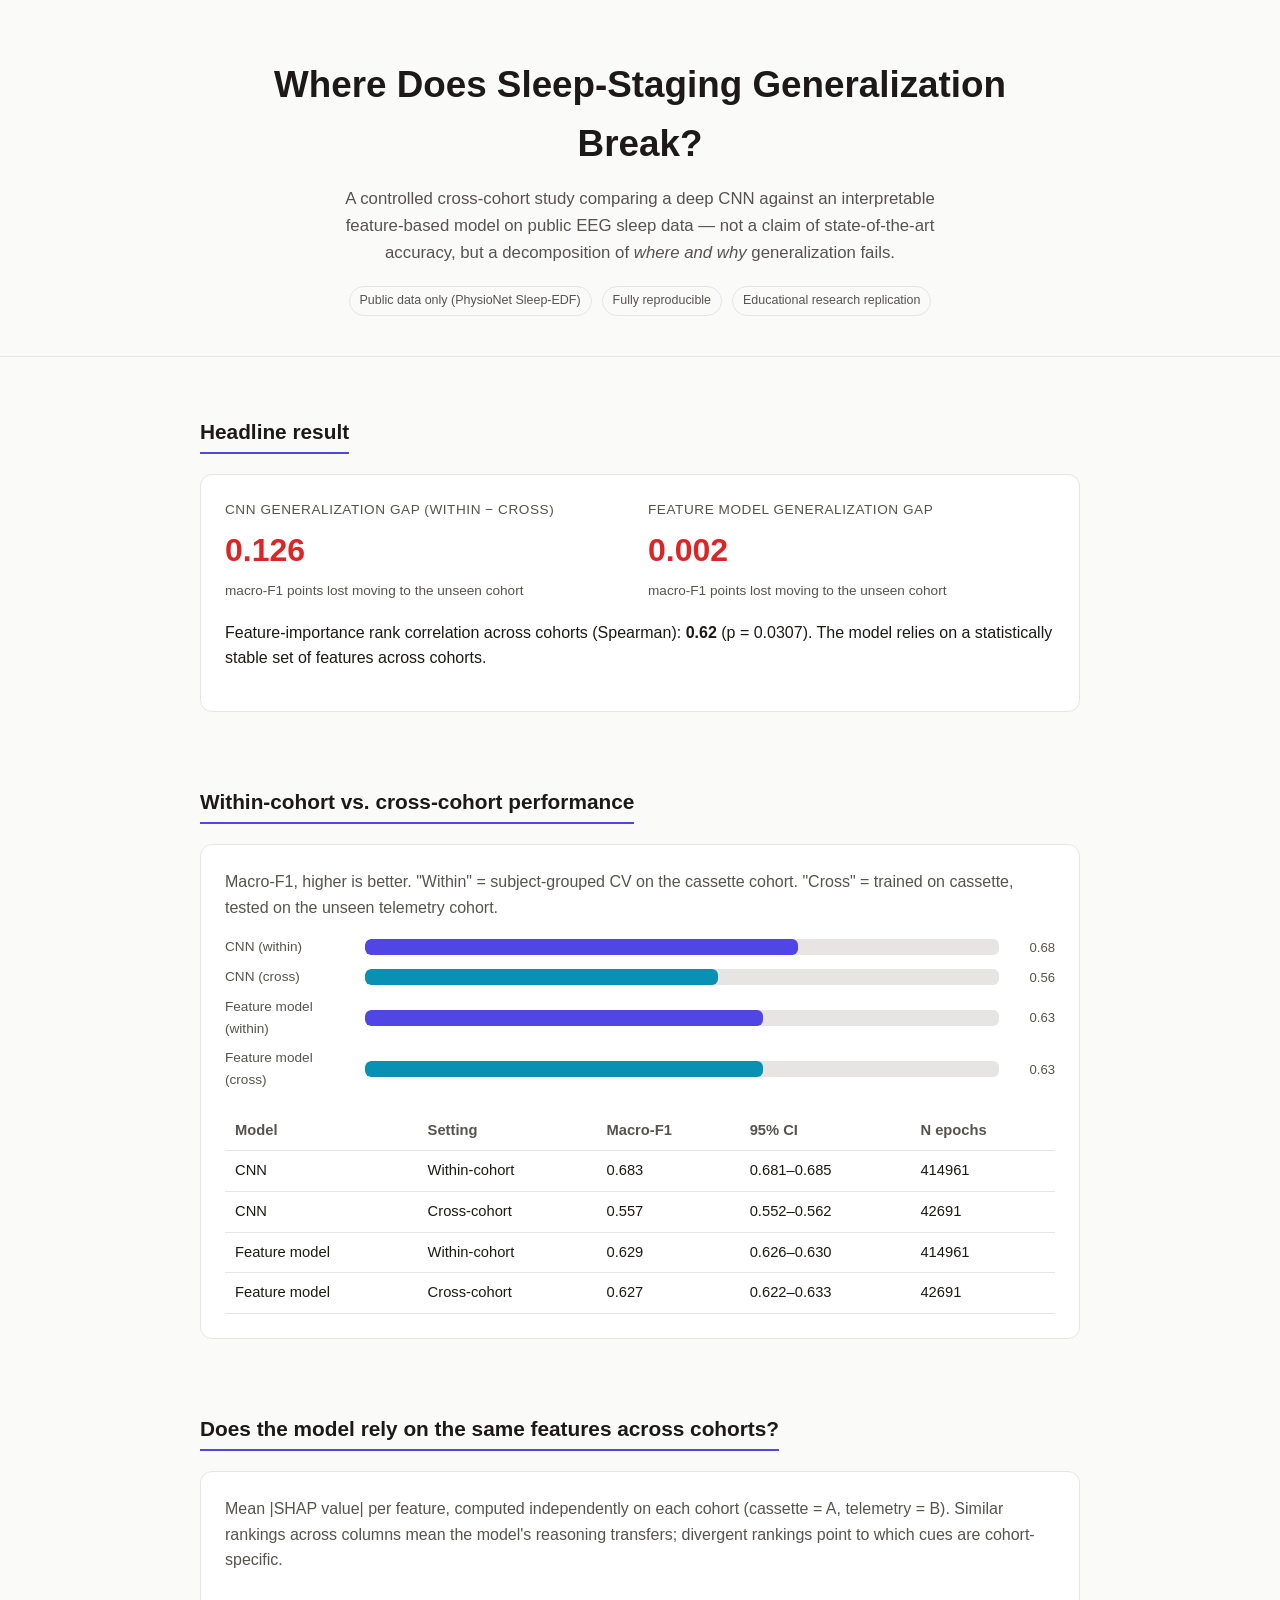
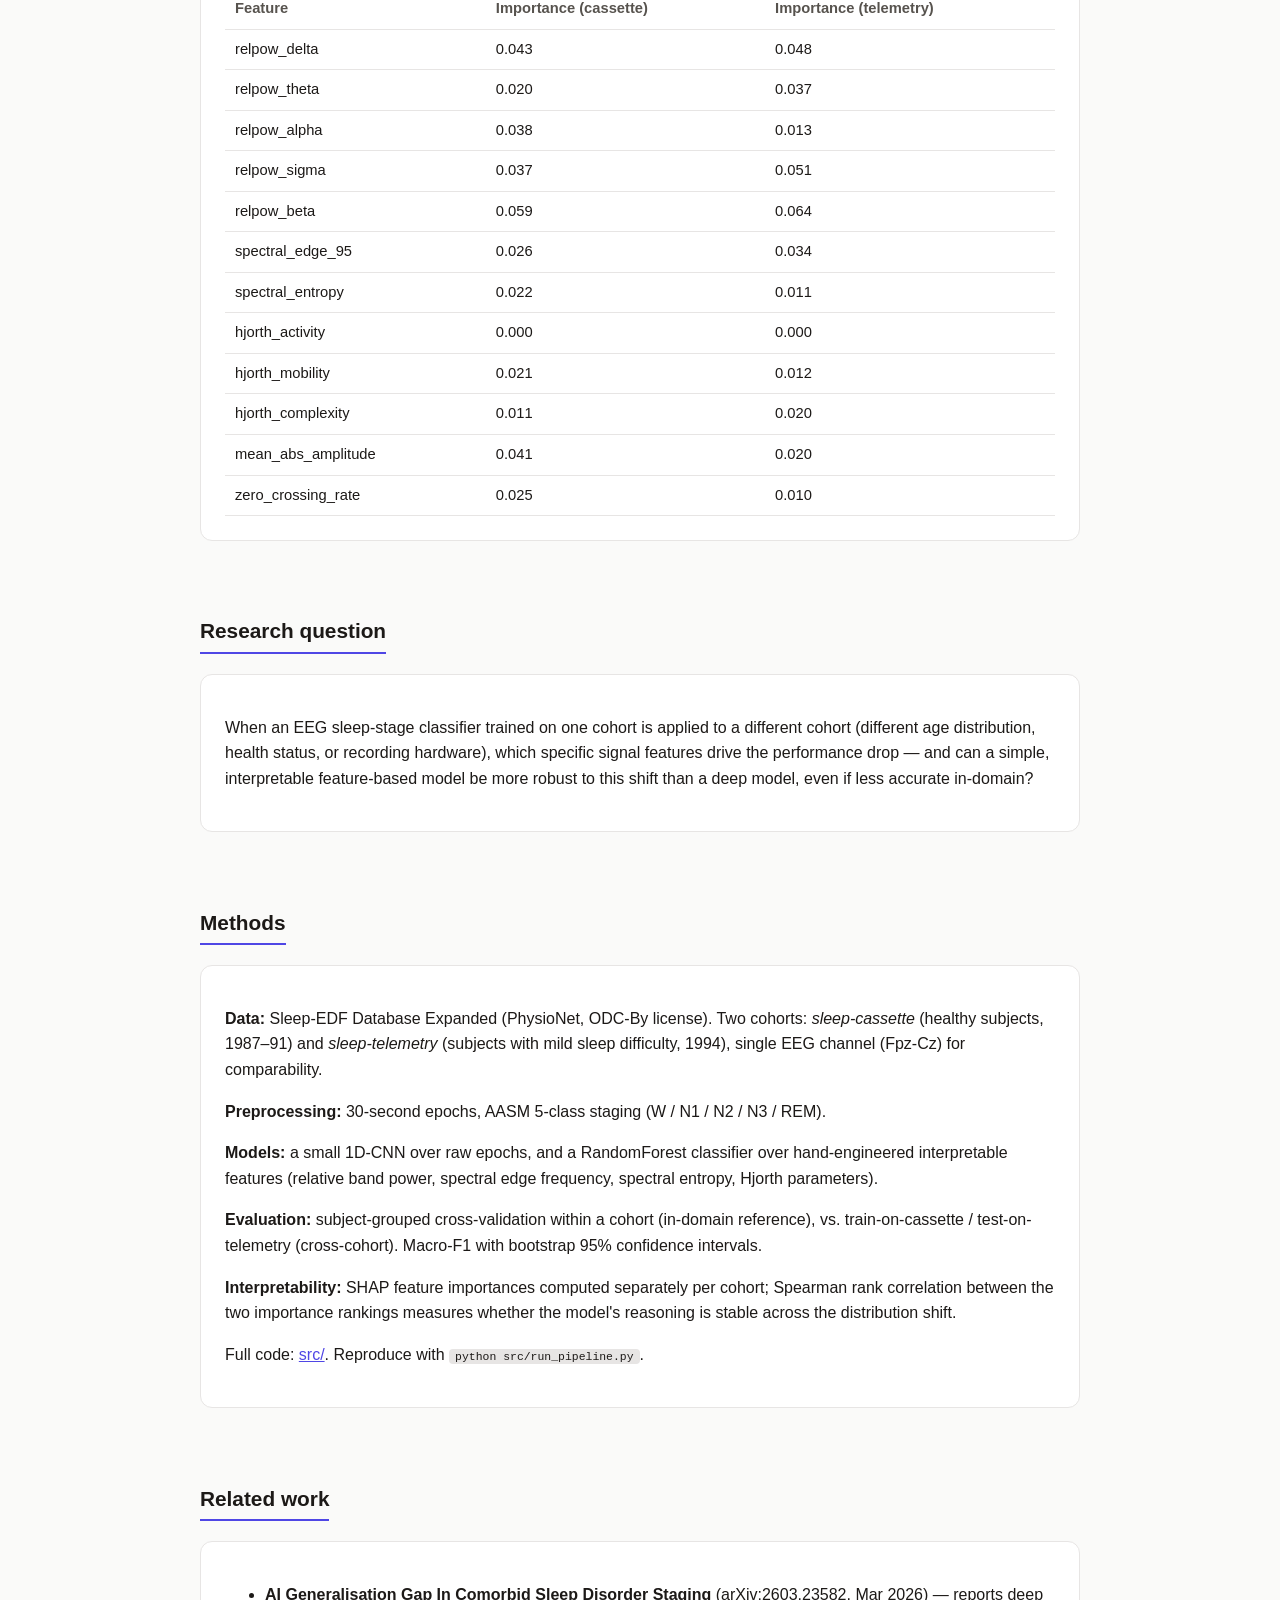
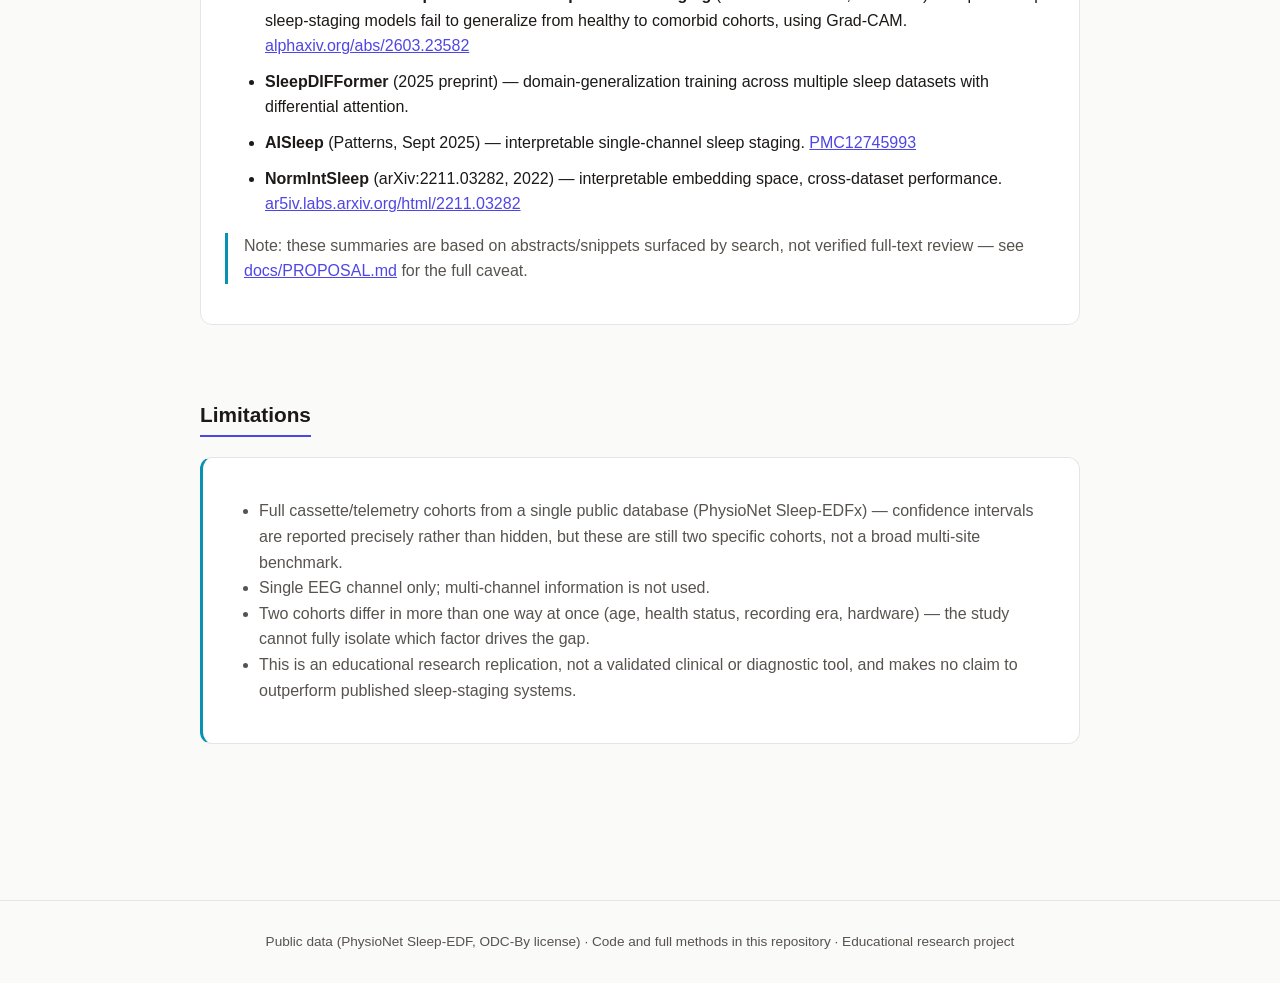
==== commit 35dcb336: "Fix stale site text after the RandomForest/full-cohort switch Update Methods and limitations text le" ====
--- a/site/index.html
+++ b/site/index.html
@@ -154,7 +154,7 @@
   <div class="card">
     <p><strong>Data:</strong> Sleep-EDF Database Expanded (PhysioNet, ODC-By license). Two cohorts: <em>sleep-cassette</em> (healthy subjects, 1987–91) and <em>sleep-telemetry</em> (subjects with mild sleep difficulty, 1994), single EEG channel (Fpz-Cz) for comparability.</p>
     <p><strong>Preprocessing:</strong> 30-second epochs, AASM 5-class staging (W / N1 / N2 / N3 / REM).</p>
-    <p><strong>Models:</strong> a small 1D-CNN over raw epochs, and a LightGBM classifier over hand-engineered interpretable features (relative band power, spectral edge frequency, spectral entropy, Hjorth parameters).</p>
+    <p><strong>Models:</strong> a small 1D-CNN over raw epochs, and a RandomForest classifier over hand-engineered interpretable features (relative band power, spectral edge frequency, spectral entropy, Hjorth parameters).</p>
     <p><strong>Evaluation:</strong> subject-grouped cross-validation within a cohort (in-domain reference), vs. train-on-cassette / test-on-telemetry (cross-cohort). Macro-F1 with bootstrap 95% confidence intervals.</p>
     <p><strong>Interpretability:</strong> SHAP feature importances computed separately per cohort; Spearman rank correlation between the two importance rankings measures whether the model's reasoning is stable across the distribution shift.</p>
     <p>Full code: <a href="../src/">src/</a>. Reproduce with <code>python src/run_pipeline.py</code>.</p>
@@ -178,7 +178,7 @@
   <h2>Limitations</h2>
   <div class="card limits">
     <ul id="limits-list">
-      <li>Small subject counts for a fast, reproducible demo run — confidence intervals are reported precisely so this is not hidden.</li>
+      <li>Full cassette/telemetry cohorts from a single public database (PhysioNet Sleep-EDFx) — confidence intervals are reported precisely rather than hidden, but these are still two specific cohorts, not a broad multi-site benchmark.</li>
       <li>Single EEG channel only; multi-channel information is not used.</li>
       <li>Two cohorts differ in more than one way at once (age, health status, recording era, hardware) — the study cannot fully isolate which factor drives the gap.</li>
       <li>This is an educational research replication, not a validated clinical or diagnostic tool, and makes no claim to outperform published sleep-staging systems.</li>
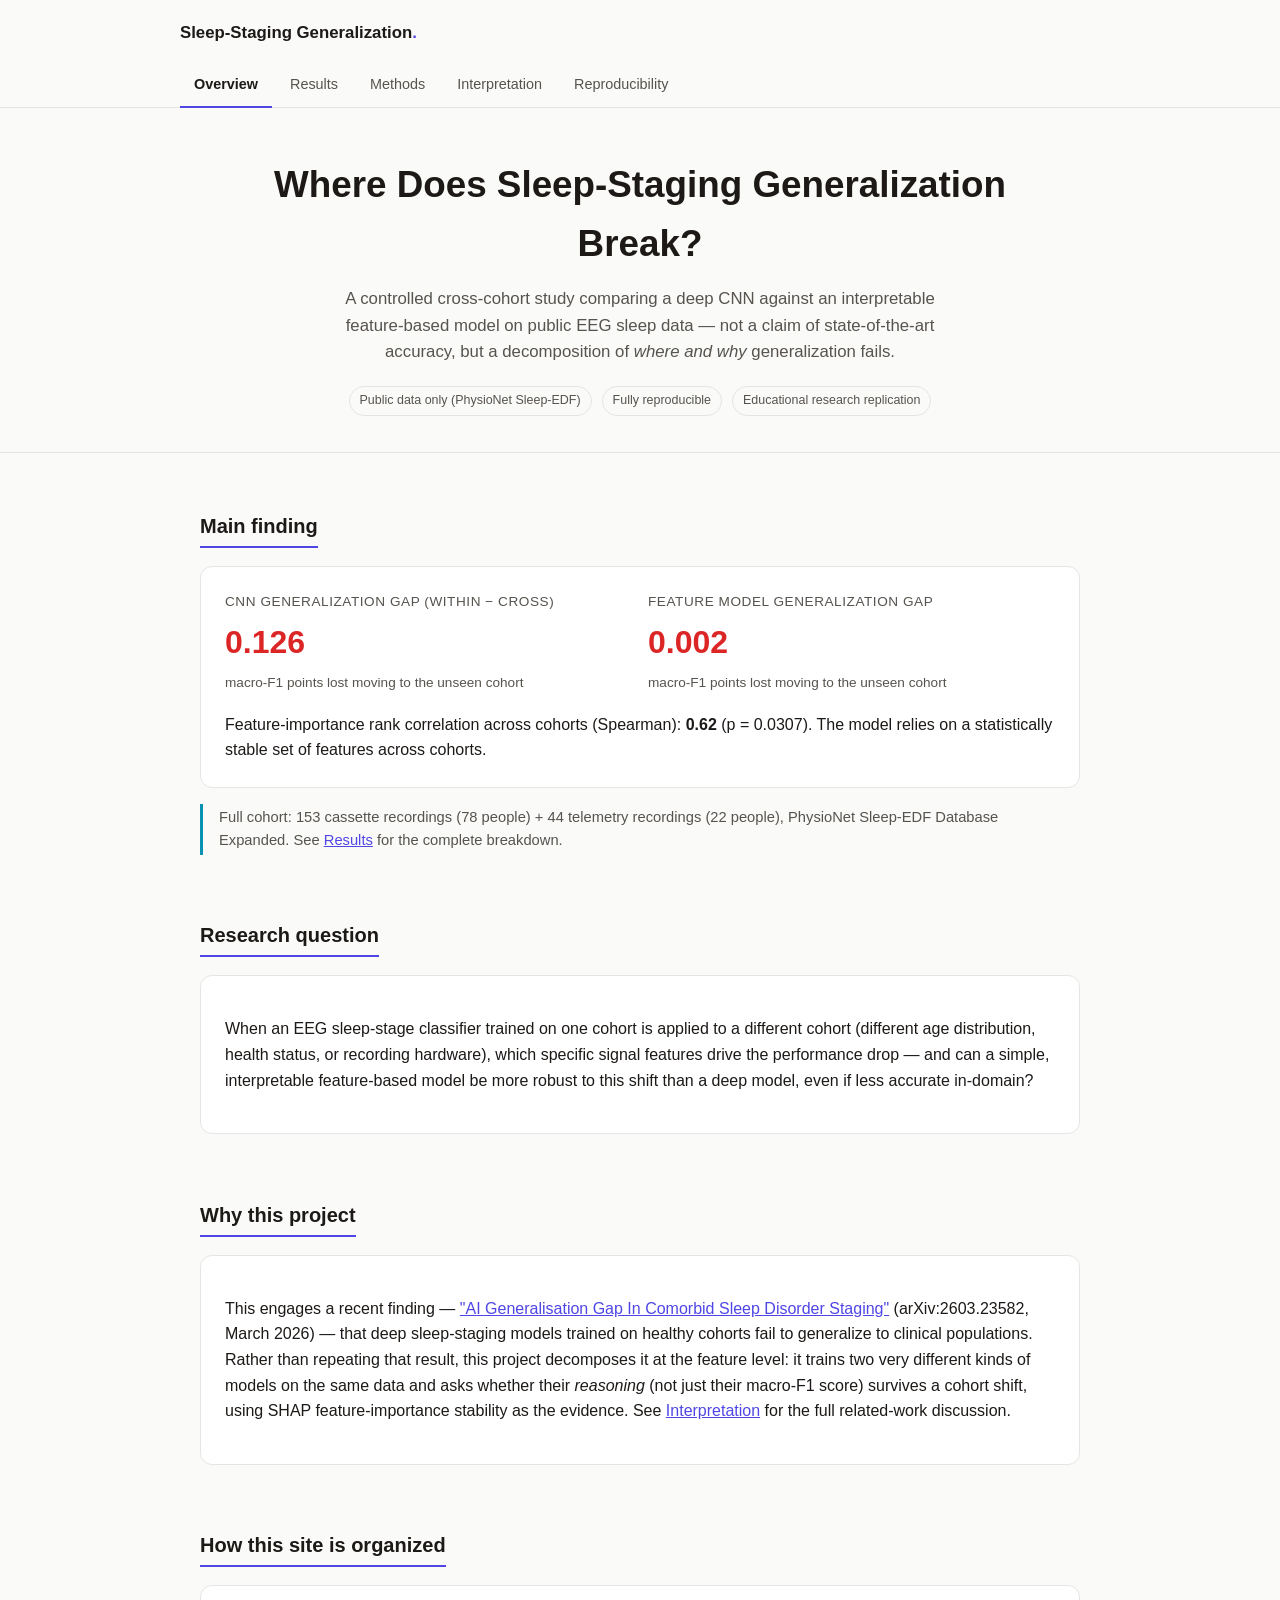
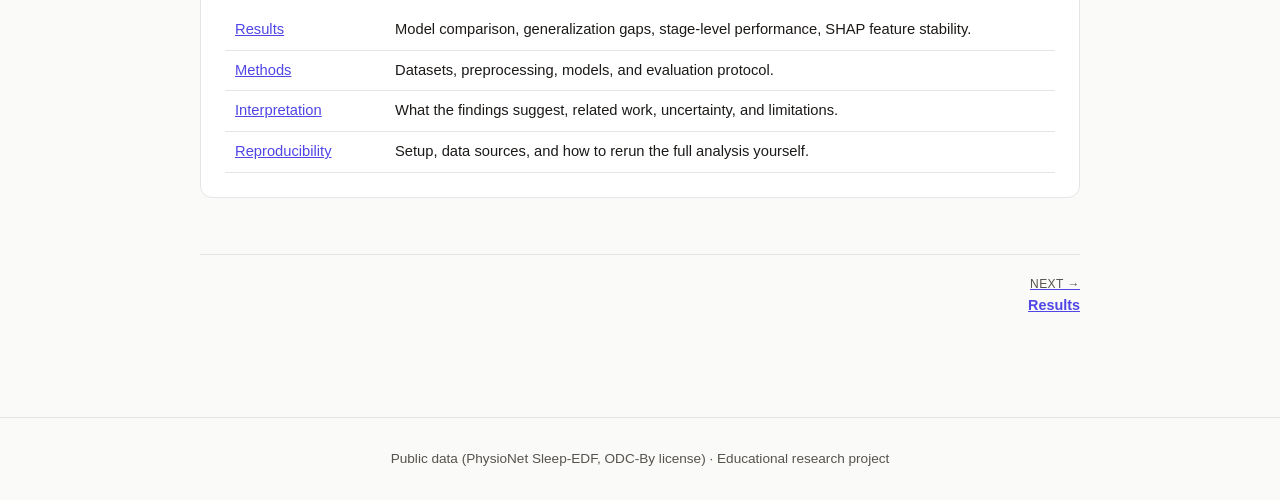
==== commit 200388be: "Restructure site into multiple pages; fix cohort-count and metric wording Split the site into five p" ====
--- a/site/index.html
+++ b/site/index.html
@@ -3,193 +3,66 @@
 <head>
 <meta charset="utf-8">
 <meta name="viewport" content="width=device-width, initial-scale=1">
-<title>Where Does Sleep-Staging Generalization Break?</title>
-<meta name="description" content="A controlled cross-cohort study of EEG sleep-stage classifier generalization, comparing a CNN and an interpretable feature model.">
-<style>
-  :root {
-    --bg: #fafaf9;
-    --bg-elev: #ffffff;
-    --text: #1c1917;
-    --text-muted: #57534e;
-    --border: #e7e5e4;
-    --accent: #4f46e5;
-    --accent-2: #0891b2;
-    --good: #16a34a;
-    --bad: #dc2626;
-    --radius: 12px;
-    --max-w: 920px;
-  }
-  @media (prefers-color-scheme: dark) {
-    :root:not([data-theme="light"]) {
-      --bg: #121110;
-      --bg-elev: #1c1a19;
-      --text: #f5f5f4;
-      --text-muted: #a8a29e;
-      --border: #332f2d;
-      --accent: #818cf8;
-      --accent-2: #22d3ee;
-      --good: #4ade80;
-      --bad: #f87171;
-    }
-  }
-  :root[data-theme="dark"] {
-    --bg: #121110;
-    --bg-elev: #1c1a19;
-    --text: #f5f5f4;
-    --text-muted: #a8a29e;
-    --border: #332f2d;
-    --accent: #818cf8;
-    --accent-2: #22d3ee;
-    --good: #4ade80;
-    --bad: #f87171;
-  }
-  * { box-sizing: border-box; }
-  body {
-    margin: 0;
-    background: var(--bg);
-    color: var(--text);
-    font-family: -apple-system, BlinkMacSystemFont, "Segoe UI", Inter, Roboto, sans-serif;
-    line-height: 1.6;
-  }
-  header {
-    padding: 56px 20px 40px;
-    text-align: center;
-    border-bottom: 1px solid var(--border);
-  }
-  header h1 {
-    font-size: clamp(1.6rem, 4vw, 2.3rem);
-    margin: 0 0 12px;
-    max-width: 760px;
-    margin-inline: auto;
-  }
-  header p.sub {
-    color: var(--text-muted);
-    max-width: 640px;
-    margin: 0 auto;
-    font-size: 1.05rem;
-  }
-  .badges { margin-top: 20px; display: flex; gap: 10px; justify-content: center; flex-wrap: wrap; }
-  .badge {
-    font-size: 0.78rem;
-    padding: 4px 10px;
-    border-radius: 999px;
-    border: 1px solid var(--border);
-    color: var(--text-muted);
-  }
-  main { max-width: var(--max-w); margin: 0 auto; padding: 40px 20px 100px; }
-  section { margin-bottom: 56px; }
-  h2 {
-    font-size: 1.3rem;
-    border-bottom: 2px solid var(--accent);
-    display: inline-block;
-    padding-bottom: 4px;
-    margin-bottom: 20px;
-  }
-  .card {
-    background: var(--bg-elev);
-    border: 1px solid var(--border);
-    border-radius: var(--radius);
-    padding: 24px;
-    margin-bottom: 16px;
-  }
-  .grid-2 { display: grid; grid-template-columns: 1fr 1fr; gap: 16px; }
-  @media (max-width: 640px) { .grid-2 { grid-template-columns: 1fr; } }
-  .metric-label { color: var(--text-muted); font-size: 0.85rem; text-transform: uppercase; letter-spacing: 0.04em; }
-  .metric-value { font-size: 2rem; font-weight: 700; margin: 4px 0; }
-  .metric-ci { color: var(--text-muted); font-size: 0.85rem; }
-  .gap-good { color: var(--good); }
-  .gap-bad { color: var(--bad); }
-  table { width: 100%; border-collapse: collapse; font-size: 0.92rem; }
-  th, td { text-align: left; padding: 8px 10px; border-bottom: 1px solid var(--border); }
-  th { color: var(--text-muted); font-weight: 600; }
-  .bar-row { display: flex; align-items: center; gap: 10px; margin-bottom: 8px; }
-  .bar-label { width: 130px; font-size: 0.85rem; color: var(--text-muted); flex-shrink: 0; }
-  .bar-track { flex: 1; background: var(--border); border-radius: 6px; height: 16px; overflow: hidden; }
-  .bar-fill { height: 100%; border-radius: 6px; }
-  .bar-val { width: 46px; font-size: 0.82rem; text-align: right; color: var(--text-muted); flex-shrink: 0; }
-  code { background: var(--border); padding: 1px 6px; border-radius: 4px; font-size: 0.88em; }
-  a { color: var(--accent); }
-  ul.refs li { margin-bottom: 10px; }
-  .limits { border-left: 3px solid var(--accent-2); padding-left: 16px; color: var(--text-muted); }
-  footer { text-align: center; padding: 30px 20px; color: var(--text-muted); font-size: 0.85rem; border-top: 1px solid var(--border); }
-  .no-data { padding: 40px; text-align: center; color: var(--text-muted); }
-</style>
+<title>Overview · Sleep-Staging Generalization Gap</title>
+<meta name="description" content="Overview of a controlled cross-cohort study of EEG sleep-stage classifier generalization.">
+<link rel="stylesheet" href="styles.css">
 </head>
 <body>
-<header>
+<a class="skip-link" href="#main-content">Skip to content</a>
+<div class="site-header">
+  <div class="site-header-inner">
+    <a class="site-title" href="index.html">Sleep-Staging Generalization<span class="dot">.</span></a>
+  </div>
+  <nav class="site-nav" aria-label="Primary"><a href="index.html" class="active" aria-current="page">Overview</a>
+    <a href="results.html">Results</a>
+    <a href="methods.html">Methods</a>
+    <a href="interpretation.html">Interpretation</a>
+    <a href="reproducibility.html">Reproducibility</a></nav>
+</div>
+<header class="hero">
   <h1>Where Does Sleep-Staging Generalization Break?</h1>
-  <p class="sub">A controlled cross-cohort study comparing a deep CNN against an interpretable feature-based model on public EEG sleep data — not a claim of state-of-the-art accuracy, but a decomposition of <em>where and why</em> generalization fails.</p>
+  <p class="sub">A controlled cross-cohort study comparing a deep CNN against an interpretable feature-based model on public EEG sleep data &mdash; not a claim of state-of-the-art accuracy, but a decomposition of <em>where and why</em> generalization fails.</p>
   <div class="badges">
     <span class="badge">Public data only (PhysioNet Sleep-EDF)</span>
     <span class="badge">Fully reproducible</span>
     <span class="badge">Educational research replication</span>
   </div>
 </header>
-<main>
-
-<section id="summary">
-  <h2>Headline result</h2>
+<main id="main-content" tabindex="-1">
+<section id="headline">
+  <h2>Main finding</h2>
   <div id="headline-card" class="card"></div>
-</section>
-
-<section id="comparison">
-  <h2>Within-cohort vs. cross-cohort performance</h2>
-  <div class="card" id="comparison-card"></div>
-</section>
-
-<section id="interpretability">
-  <h2>Does the model rely on the same features across cohorts?</h2>
-  <div class="card" id="interp-card"></div>
+  <p class="note">Full cohort: 153 cassette recordings (78 people) + 44 telemetry recordings (22 people), PhysioNet Sleep-EDF Database Expanded. See <a href="results.html">Results</a> for the complete breakdown.</p>
 </section>
 
 <section id="question">
   <h2>Research question</h2>
   <div class="card">
-    <p>When an EEG sleep-stage classifier trained on one cohort is applied to a different cohort (different age distribution, health status, or recording hardware), which specific signal features drive the performance drop — and can a simple, interpretable feature-based model be more robust to this shift than a deep model, even if less accurate in-domain?</p>
+    <p>When an EEG sleep-stage classifier trained on one cohort is applied to a different cohort (different age distribution, health status, or recording hardware), which specific signal features drive the performance drop &mdash; and can a simple, interpretable feature-based model be more robust to this shift than a deep model, even if less accurate in-domain?</p>
   </div>
 </section>
 
-<section id="methods">
-  <h2>Methods</h2>
+<section id="why">
+  <h2>Why this project</h2>
   <div class="card">
-    <p><strong>Data:</strong> Sleep-EDF Database Expanded (PhysioNet, ODC-By license). Two cohorts: <em>sleep-cassette</em> (healthy subjects, 1987–91) and <em>sleep-telemetry</em> (subjects with mild sleep difficulty, 1994), single EEG channel (Fpz-Cz) for comparability.</p>
-    <p><strong>Preprocessing:</strong> 30-second epochs, AASM 5-class staging (W / N1 / N2 / N3 / REM).</p>
-    <p><strong>Models:</strong> a small 1D-CNN over raw epochs, and a RandomForest classifier over hand-engineered interpretable features (relative band power, spectral edge frequency, spectral entropy, Hjorth parameters).</p>
-    <p><strong>Evaluation:</strong> subject-grouped cross-validation within a cohort (in-domain reference), vs. train-on-cassette / test-on-telemetry (cross-cohort). Macro-F1 with bootstrap 95% confidence intervals.</p>
-    <p><strong>Interpretability:</strong> SHAP feature importances computed separately per cohort; Spearman rank correlation between the two importance rankings measures whether the model's reasoning is stable across the distribution shift.</p>
-    <p>Full code: <a href="../src/">src/</a>. Reproduce with <code>python src/run_pipeline.py</code>.</p>
+    <p>This engages a recent finding &mdash; <a href="https://www.alphaxiv.org/abs/2603.23582" target="_blank" rel="noopener">"AI Generalisation Gap In Comorbid Sleep Disorder Staging"</a> (arXiv:2603.23582, March 2026) &mdash; that deep sleep-staging models trained on healthy cohorts fail to generalize to clinical populations. Rather than repeating that result, this project decomposes it at the feature level: it trains two very different kinds of models on the same data and asks whether their <em>reasoning</em> (not just their macro-F1 score) survives a cohort shift, using SHAP feature-importance stability as the evidence. See <a href="interpretation.html">Interpretation</a> for the full related-work discussion.</p>
   </div>
 </section>
 
-<section id="related">
-  <h2>Related work</h2>
+<section id="map">
+  <h2>How this site is organized</h2>
   <div class="card">
-    <ul class="refs">
-      <li><strong>AI Generalisation Gap In Comorbid Sleep Disorder Staging</strong> (arXiv:2603.23582, Mar 2026) — reports deep sleep-staging models fail to generalize from healthy to comorbid cohorts, using Grad-CAM. <a href="https://www.alphaxiv.org/abs/2603.23582" target="_blank" rel="noopener">alphaxiv.org/abs/2603.23582</a></li>
-      <li><strong>SleepDIFFormer</strong> (2025 preprint) — domain-generalization training across multiple sleep datasets with differential attention.</li>
-      <li><strong>AISleep</strong> (Patterns, Sept 2025) — interpretable single-channel sleep staging. <a href="https://www.ncbi.nlm.nih.gov/pmc/articles/PMC12745993/" target="_blank" rel="noopener">PMC12745993</a></li>
-      <li><strong>NormIntSleep</strong> (arXiv:2211.03282, 2022) — interpretable embedding space, cross-dataset performance. <a href="https://ar5iv.labs.arxiv.org/html/2211.03282" target="_blank" rel="noopener">ar5iv.labs.arxiv.org/html/2211.03282</a></li>
-    </ul>
-    <p class="limits">Note: these summaries are based on abstracts/snippets surfaced by search, not verified full-text review — see <a href="../docs/PROPOSAL.md">docs/PROPOSAL.md</a> for the full caveat.</p>
+    <table>
+      <tbody>
+        <tr><td style="width:160px;"><a href="results.html">Results</a></td><td>Model comparison, generalization gaps, stage-level performance, SHAP feature stability.</td></tr>
+        <tr><td><a href="methods.html">Methods</a></td><td>Datasets, preprocessing, models, and evaluation protocol.</td></tr>
+        <tr><td><a href="interpretation.html">Interpretation</a></td><td>What the findings suggest, related work, uncertainty, and limitations.</td></tr>
+        <tr><td><a href="reproducibility.html">Reproducibility</a></td><td>Setup, data sources, and how to rerun the full analysis yourself.</td></tr>
+      </tbody>
+    </table>
   </div>
 </section>
 
-<section id="limitations">
-  <h2>Limitations</h2>
-  <div class="card limits">
-    <ul id="limits-list">
-      <li>Full cassette/telemetry cohorts from a single public database (PhysioNet Sleep-EDFx) — confidence intervals are reported precisely rather than hidden, but these are still two specific cohorts, not a broad multi-site benchmark.</li>
-      <li>Single EEG channel only; multi-channel information is not used.</li>
-      <li>Two cohorts differ in more than one way at once (age, health status, recording era, hardware) — the study cannot fully isolate which factor drives the gap.</li>
-      <li>This is an educational research replication, not a validated clinical or diagnostic tool, and makes no claim to outperform published sleep-staging systems.</li>
-    </ul>
-  </div>
-</section>
-
-</main>
-<footer>
-  Public data (PhysioNet Sleep-EDF, ODC-By license) &middot; Code and full methods in this repository &middot; Educational research project
-</footer>
 <script>
 const RESULTS = {"within_cassette_cnn": {"label": "within-cassette CNN", "macro_f1": 0.6833960430223183, "macro_f1_ci": [0.6813310960657173, 0.6853881737444961], "per_class_f1": {"W": 0.9505335619418072, "N1": 0.38107624776459115, "N2": 0.7500687884068605, "N3": 0.6870259826397901, "REM": 0.6482756343585426}, "confusion_matrix": [[260008, 18512, 347, 309, 6257], [873, 12892, 3360, 350, 4047], [366, 10102, 44979, 8939, 4746], [11, 124, 938, 11912, 54], [387, 4509, 1177, 128, 19634]], "n_test_epochs": 414961}, "within_cassette_feature": {"label": "within-cassette feature model", "macro_f1": 0.6285315236474852, "macro_f1_ci": [0.6264087193472945, 0.630489141751382], "per_class_f1": {"W": 0.9175381983593173, "N1": 0.2927252259104877, "N2": 0.7509839395670665, "N3": 0.6913265306122449, "REM": 0.4900837237883094}, "confusion_matrix": [[247800, 21561, 2550, 2415, 11107], [2108, 9621, 3895, 219, 5679], [2512, 7081, 47321, 5741, 6477], [482, 35, 1094, 11382, 46], [1806, 5914, 2032, 132, 15951]], "n_test_epochs": 414961}, "cross_cnn": {"label": "cassette->telemetry CNN", "macro_f1": 0.5573168767395588, "macro_f1_ci": [0.5524205819145099, 0.5618878157794747], "per_class_f1": {"W": 0.1956168831168831, "N1": 0.35338709677419355, "N2": 0.7978657132797053, "N3": 0.7864897466827503, "REM": 0.6532249438442614}, "confusion_matrix": [[482, 2681, 18, 2, 1240], [12, 2191, 136, 0, 1314], [5, 2368, 14729, 1126, 1623], [0, 67, 1393, 4890, 65], [6, 1440, 794, 2, 6107]], "n_test_epochs": 42691}, "cross_feature": {"label": "cassette->telemetry feature model", "macro_f1": 0.6270067920956552, "macro_f1_ci": [0.6220759599369822, 0.6325550423875099], "per_class_f1": {"W": 0.5786951713969776, "N1": 0.37506284565108094, "N2": 0.8001082690485858, "N3": 0.7471256901591425, "REM": 0.6340419842224896}, "confusion_matrix": [[2355, 1636, 31, 19, 382], [356, 1865, 487, 49, 896], [213, 1211, 14780, 3065, 582], [65, 11, 581, 5751, 7], [727, 1569, 1215, 96, 4742]], "n_test_epochs": 42691}, "feature_stability": {"cohort_a": "cassette", "cohort_b": "telemetry", "feature_importance_a": {"relpow_delta": 0.042516269701346726, "relpow_theta": 0.020111494660519123, "relpow_alpha": 0.03759073254714268, "relpow_sigma": 0.03717672801109991, "relpow_beta": 0.05876967655990319, "spectral_edge_95": 0.026164724184648682, "spectral_entropy": 0.022359280126218732, "hjorth_activity": 0.0, "hjorth_mobility": 0.021124712694443996, "hjorth_complexity": 0.010793996082818337, "mean_abs_amplitude": 0.04127312710990858, "zero_crossing_rate": 0.02472303470719026}, "feature_importance_b": {"relpow_delta": 0.048008992680854096, "relpow_theta": 0.03699034088246733, "relpow_alpha": 0.013066290152842344, "relpow_sigma": 0.05066992171937356, "relpow_beta": 0.0635468217363225, "spectral_edge_95": 0.034332545442129325, "spectral_entropy": 0.011370832275490773, "hjorth_activity": 3.0718488789108716e-05, "hjorth_mobility": 0.012160261976494446, "hjorth_complexity": 0.019693689865235325, "mean_abs_amplitude": 0.02021919802335972, "zero_crossing_rate": 0.00977455767202757}, "spearman_rank_correlation": 0.6223776223776225, "spearman_pvalue": 0.03067589506164015}, "generalization_gap": {"cnn_gap": 0.1260791662827595, "feature_gap": 0.001524731551829972}};
 
@@ -197,8 +70,9 @@
 
 function renderHeadline() {
   const el = document.getElementById("headline-card");
+  if (!el) return;
   if (!RESULTS || !RESULTS.generalization_gap) {
-    el.innerHTML = '<p class="no-data">No results yet — run <code>python src/run_pipeline.py</code> then rebuild this page with <code>python site/build_site.py</code>.</p>';
+    el.innerHTML = '<p class="no-data">No results yet.</p>';
     return;
   }
   const gap = RESULTS.generalization_gap;
@@ -216,7 +90,7 @@
         <div class="metric-ci">macro-F1 points lost moving to the unseen cohort</div>
       </div>
     </div>
-    <p style="margin-top:18px;">Feature-importance rank correlation across cohorts (Spearman): <strong>${fmt(stab ? stab.spearman_rank_correlation : null, 2)}</strong> (p = ${stab ? fmt(stab.spearman_pvalue, 4) : '–'}). ${stab && stab.spearman_pvalue < 0.05 ? 'The model relies on a statistically stable set of features across cohorts.' : 'There is no statistically significant evidence of stable feature reliance across cohorts at this sample size.'}</p>
+    <p style="margin-top:18px;margin-bottom:0;">Feature-importance rank correlation across cohorts (Spearman): <strong>${fmt(stab ? stab.spearman_rank_correlation : null, 2)}</strong> (p = ${stab ? fmt(stab.spearman_pvalue, 4) : '–'}). ${stab && stab.spearman_pvalue < 0.05 ? 'The model relies on a statistically stable set of features across cohorts.' : 'There is no statistically significant evidence of stable feature reliance across cohorts at this sample size.'}</p>
   `;
 }
 
@@ -231,16 +105,18 @@
 
 function renderComparison() {
   const el = document.getElementById("comparison-card");
+  if (!el) return;
   const r = RESULTS;
   if (!r || !r.within_cassette_cnn) { el.innerHTML = '<p class="no-data">No results yet.</p>'; return; }
   el.innerHTML = `
-    <p style="color:var(--text-muted);margin-top:0;">Macro-F1, higher is better. "Within" = subject-grouped CV on the cassette cohort. "Cross" = trained on cassette, tested on the unseen telemetry cohort.</p>
+    <p style="color:var(--text-muted);margin-top:0;">Macro-F1, higher is better. "Within" = recording-grouped cross-validation on the cassette cohort (see Methods for a caveat on this grouping). "Cross" = trained on cassette, tested on the unseen telemetry cohort.</p>
     ${bar("CNN (within)", r.within_cassette_cnn.macro_f1, 1, "var(--accent)")}
     ${bar("CNN (cross)", r.cross_cnn.macro_f1, 1, "var(--accent-2)")}
     ${bar("Feature model (within)", r.within_cassette_feature.macro_f1, 1, "var(--accent)")}
     ${bar("Feature model (cross)", r.cross_feature.macro_f1, 1, "var(--accent-2)")}
+    <div class="table-scroll">
     <table style="margin-top:20px;">
-      <thead><tr><th>Model</th><th>Setting</th><th>Macro-F1</th><th>95% CI</th><th>N epochs</th></tr></thead>
+      <thead><tr><th scope="col">Model</th><th scope="col">Setting</th><th scope="col">Macro-F1</th><th scope="col">95% CI</th><th scope="col">N epochs</th></tr></thead>
       <tbody>
         <tr><td>CNN</td><td>Within-cohort</td><td>${fmt(r.within_cassette_cnn.macro_f1)}</td><td>${fmt(r.within_cassette_cnn.macro_f1_ci[0])}–${fmt(r.within_cassette_cnn.macro_f1_ci[1])}</td><td>${r.within_cassette_cnn.n_test_epochs}</td></tr>
         <tr><td>CNN</td><td>Cross-cohort</td><td>${fmt(r.cross_cnn.macro_f1)}</td><td>${fmt(r.cross_cnn.macro_f1_ci[0])}–${fmt(r.cross_cnn.macro_f1_ci[1])}</td><td>${r.cross_cnn.n_test_epochs}</td></tr>
@@ -248,30 +124,66 @@
         <tr><td>Feature model</td><td>Cross-cohort</td><td>${fmt(r.cross_feature.macro_f1)}</td><td>${fmt(r.cross_feature.macro_f1_ci[0])}–${fmt(r.cross_feature.macro_f1_ci[1])}</td><td>${r.cross_feature.n_test_epochs}</td></tr>
       </tbody>
     </table>
+    </div>
+  `;
+}
+
+function renderStageLevel() {
+  const el = document.getElementById("stage-card");
+  if (!el) return;
+  const r = RESULTS;
+  if (!r || !r.within_cassette_cnn) { el.innerHTML = '<p class="no-data">No results yet.</p>'; return; }
+  const stages = ["W", "N1", "N2", "N3", "REM"];
+  const rows = stages.map(s => `
+    <tr>
+      <td>${s}</td>
+      <td>${fmt(r.within_cassette_cnn.per_class_f1[s], 2)}</td>
+      <td>${fmt(r.cross_cnn.per_class_f1[s], 2)}</td>
+      <td>${fmt(r.within_cassette_feature.per_class_f1[s], 2)}</td>
+      <td>${fmt(r.cross_feature.per_class_f1[s], 2)}</td>
+    </tr>
+  `).join("");
+  el.innerHTML = `
+    <p style="color:var(--text-muted);margin-top:0;">Per-class F1 by sleep stage. The CNN's Wake (W) score collapses cross-cohort while the feature model's holds steady &mdash; the clearest single signal behind the overall generalization gap.</p>
+    <div class="table-scroll">
+    <table>
+      <thead><tr><th scope="col">Stage</th><th scope="col">CNN (within)</th><th scope="col">CNN (cross)</th><th scope="col">Feature (within)</th><th scope="col">Feature (cross)</th></tr></thead>
+      <tbody>${rows}</tbody>
+    </table>
+    </div>
   `;
 }
 
 function renderInterp() {
   const el = document.getElementById("interp-card");
+  if (!el) return;
   const stab = RESULTS ? RESULTS.feature_stability : null;
   if (!stab) { el.innerHTML = '<p class="no-data">No results yet.</p>'; return; }
   const feats = Object.keys(stab.feature_importance_a);
-  const maxVal = Math.max(...feats.map(f => Math.max(stab.feature_importance_a[f], stab.feature_importance_b[f])));
   let rows = feats.map(f => `
     <tr><td>${f}</td><td>${fmt(stab.feature_importance_a[f], 3)}</td><td>${fmt(stab.feature_importance_b[f], 3)}</td></tr>
   `).join("");
   el.innerHTML = `
     <p style="color:var(--text-muted);margin-top:0;">Mean |SHAP value| per feature, computed independently on each cohort (cassette = A, telemetry = B). Similar rankings across columns mean the model's reasoning transfers; divergent rankings point to which cues are cohort-specific.</p>
+    <div class="table-scroll">
     <table>
-      <thead><tr><th>Feature</th><th>Importance (cassette)</th><th>Importance (telemetry)</th></tr></thead>
+      <thead><tr><th scope="col">Feature</th><th scope="col">Importance (cassette)</th><th scope="col">Importance (telemetry)</th></tr></thead>
       <tbody>${rows}</tbody>
     </table>
+    </div>
   `;
 }
 
 renderHeadline();
 renderComparison();
+renderStageLevel();
 renderInterp();
 </script>
+
+<div class="page-nav-footer"><span></span><a href="results.html" style="text-align:right;"><span class="dir">Next &rarr;</span>Results</a></div>
+</main>
+<footer class="site-footer">
+  Public data (PhysioNet Sleep-EDF, ODC-By license) &middot; Educational research project
+</footer>
 </body>
 </html>
--- a/site/styles.css
+++ b/site/styles.css
@@ -0,0 +1,247 @@
+:root {
+  --bg: #fafaf9;
+  --bg-elev: #ffffff;
+  --text: #1c1917;
+  --text-muted: #57534e;
+  --border: #e7e5e4;
+  --accent: #4f46e5;
+  --accent-2: #0891b2;
+  --good: #16a34a;
+  --bad: #dc2626;
+  --radius: 12px;
+  --max-w: 920px;
+}
+@media (prefers-color-scheme: dark) {
+  :root:not([data-theme="light"]) {
+    --bg: #121110;
+    --bg-elev: #1c1a19;
+    --text: #f5f5f4;
+    --text-muted: #a8a29e;
+    --border: #332f2d;
+    --accent: #818cf8;
+    --accent-2: #22d3ee;
+    --good: #4ade80;
+    --bad: #f87171;
+  }
+}
+:root[data-theme="dark"] {
+  --bg: #121110;
+  --bg-elev: #1c1a19;
+  --text: #f5f5f4;
+  --text-muted: #a8a29e;
+  --border: #332f2d;
+  --accent: #818cf8;
+  --accent-2: #22d3ee;
+  --good: #4ade80;
+  --bad: #f87171;
+}
+* { box-sizing: border-box; }
+html, body { margin: 0; }
+
+.skip-link {
+  position: absolute;
+  left: 12px;
+  top: -48px;
+  background: var(--accent);
+  color: #fff;
+  padding: 10px 16px;
+  border-radius: 6px;
+  z-index: 100;
+  transition: top 0.15s ease;
+}
+.skip-link:focus {
+  top: 12px;
+}
+:focus-visible {
+  outline: 2px solid var(--accent);
+  outline-offset: 2px;
+}
+body {
+  background: var(--bg);
+  color: var(--text);
+  font-family: -apple-system, BlinkMacSystemFont, "Segoe UI", Inter, Roboto, sans-serif;
+  line-height: 1.6;
+}
+
+/* site header + nav */
+.site-header {
+  border-bottom: 1px solid var(--border);
+  padding: 20px 20px 0;
+}
+.site-header-inner {
+  max-width: var(--max-w);
+  margin: 0 auto;
+  display: flex;
+  flex-wrap: wrap;
+  align-items: baseline;
+  justify-content: space-between;
+  gap: 12px;
+  padding-bottom: 16px;
+}
+.site-title {
+  font-weight: 700;
+  font-size: 1.05rem;
+  text-decoration: none;
+  color: var(--text);
+}
+.site-title .dot { color: var(--accent); }
+nav.site-nav {
+  max-width: var(--max-w);
+  margin: 0 auto;
+  display: flex;
+  gap: 4px;
+  flex-wrap: wrap;
+}
+nav.site-nav a {
+  display: inline-block;
+  padding: 10px 14px;
+  font-size: 0.9rem;
+  text-decoration: none;
+  color: var(--text-muted);
+  border-bottom: 2px solid transparent;
+  margin-bottom: -1px;
+}
+nav.site-nav a:hover { color: var(--text); }
+nav.site-nav a.active {
+  color: var(--text);
+  border-bottom-color: var(--accent);
+  font-weight: 600;
+}
+
+/* page hero (overview page only) */
+.hero {
+  padding: 48px 20px 36px;
+  text-align: center;
+  border-bottom: 1px solid var(--border);
+}
+.hero h1 {
+  font-size: clamp(1.6rem, 4vw, 2.3rem);
+  margin: 0 0 12px;
+  max-width: 760px;
+  margin-inline: auto;
+}
+.hero p.sub {
+  color: var(--text-muted);
+  max-width: 640px;
+  margin: 0 auto;
+  font-size: 1.05rem;
+}
+.badges { margin-top: 20px; display: flex; gap: 10px; justify-content: center; flex-wrap: wrap; }
+.badge {
+  font-size: 0.78rem;
+  padding: 4px 10px;
+  border-radius: 999px;
+  border: 1px solid var(--border);
+  color: var(--text-muted);
+}
+
+/* page header (non-overview pages) */
+.page-head {
+  max-width: var(--max-w);
+  margin: 0 auto;
+  padding: 36px 20px 0;
+}
+.page-head .eyebrow {
+  color: var(--accent);
+  font-size: 0.8rem;
+  text-transform: uppercase;
+  letter-spacing: 0.06em;
+  font-weight: 600;
+}
+.page-head h1 {
+  font-size: clamp(1.5rem, 3.6vw, 2rem);
+  margin: 6px 0 8px;
+}
+.page-head p.dek {
+  color: var(--text-muted);
+  max-width: 680px;
+  margin: 0;
+}
+
+main { max-width: var(--max-w); margin: 0 auto; padding: 40px 20px 100px; }
+section { margin-bottom: 48px; }
+section:last-child { margin-bottom: 0; }
+h2 {
+  font-size: 1.25rem;
+  border-bottom: 2px solid var(--accent);
+  display: inline-block;
+  padding-bottom: 4px;
+  margin-bottom: 18px;
+}
+h3 { font-size: 1.05rem; margin: 0 0 10px; }
+.card {
+  background: var(--bg-elev);
+  border: 1px solid var(--border);
+  border-radius: var(--radius);
+  padding: 24px;
+  margin-bottom: 16px;
+}
+.grid-2 { display: grid; grid-template-columns: 1fr 1fr; gap: 16px; }
+@media (max-width: 640px) { .grid-2 { grid-template-columns: 1fr; } }
+.metric-label { color: var(--text-muted); font-size: 0.85rem; text-transform: uppercase; letter-spacing: 0.04em; }
+.metric-value { font-size: 2rem; font-weight: 700; margin: 4px 0; }
+.metric-ci { color: var(--text-muted); font-size: 0.85rem; }
+.gap-good { color: var(--good); }
+.gap-bad { color: var(--bad); }
+table { width: 100%; border-collapse: collapse; font-size: 0.92rem; }
+th, td { text-align: left; padding: 8px 10px; border-bottom: 1px solid var(--border); }
+th { color: var(--text-muted); font-weight: 600; }
+.table-scroll { overflow-x: auto; }
+.bar-row { display: flex; align-items: center; gap: 10px; margin-bottom: 8px; }
+.bar-label { width: 150px; font-size: 0.85rem; color: var(--text-muted); flex-shrink: 0; }
+.bar-track { flex: 1; background: var(--border); border-radius: 6px; height: 16px; overflow: hidden; min-width: 0; }
+.bar-fill { height: 100%; border-radius: 6px; }
+.bar-val { width: 46px; font-size: 0.82rem; text-align: right; color: var(--text-muted); flex-shrink: 0; }
+code, pre {
+  background: var(--border);
+  border-radius: 4px;
+  font-size: 0.88em;
+}
+code { padding: 1px 6px; }
+pre {
+  padding: 14px 16px;
+  overflow-x: auto;
+  line-height: 1.5;
+}
+pre code { background: none; padding: 0; }
+a { color: var(--accent); }
+ul.refs li { margin-bottom: 10px; }
+.limits { border-left: 3px solid var(--accent-2); padding-left: 16px; color: var(--text-muted); }
+.note {
+  border-left: 3px solid var(--accent-2);
+  padding: 2px 16px;
+  color: var(--text-muted);
+  font-size: 0.92rem;
+}
+.preliminary-block {
+  border: 1px dashed var(--border);
+  border-radius: var(--radius);
+  padding: 20px 24px;
+  margin-top: 10px;
+}
+.preliminary-tag {
+  display: inline-block;
+  font-size: 0.72rem;
+  text-transform: uppercase;
+  letter-spacing: 0.06em;
+  font-weight: 700;
+  color: var(--bad);
+  border: 1px solid var(--bad);
+  border-radius: 999px;
+  padding: 2px 9px;
+  margin-bottom: 10px;
+}
+.page-nav-footer {
+  display: flex;
+  justify-content: space-between;
+  gap: 16px;
+  margin-top: 56px;
+  padding-top: 20px;
+  border-top: 1px solid var(--border);
+  font-size: 0.9rem;
+  flex-wrap: wrap;
+}
+.page-nav-footer a { font-weight: 600; }
+.page-nav-footer .dir { display: block; font-size: 0.75rem; color: var(--text-muted); font-weight: 400; text-transform: uppercase; letter-spacing: 0.04em; }
+.site-footer { text-align: center; padding: 30px 20px; color: var(--text-muted); font-size: 0.85rem; border-top: 1px solid var(--border); }
+.no-data { padding: 40px; text-align: center; color: var(--text-muted); }
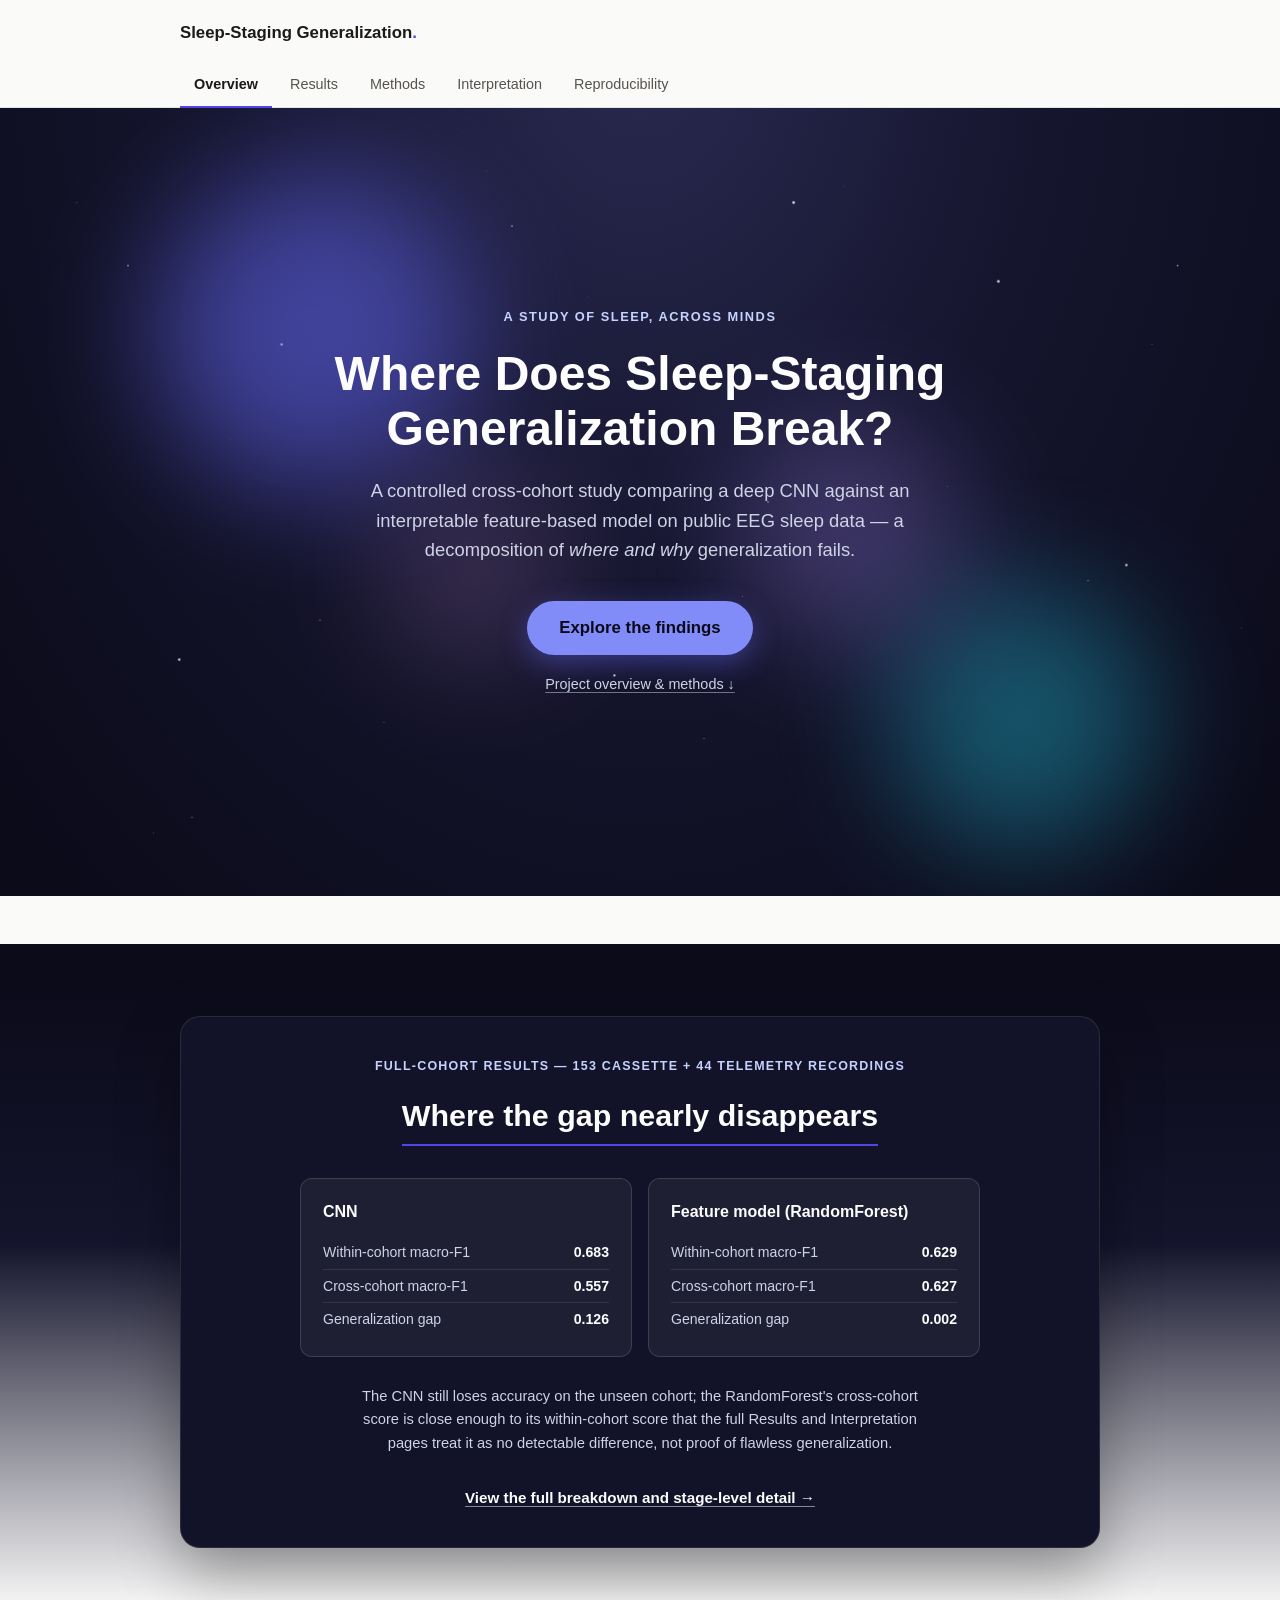
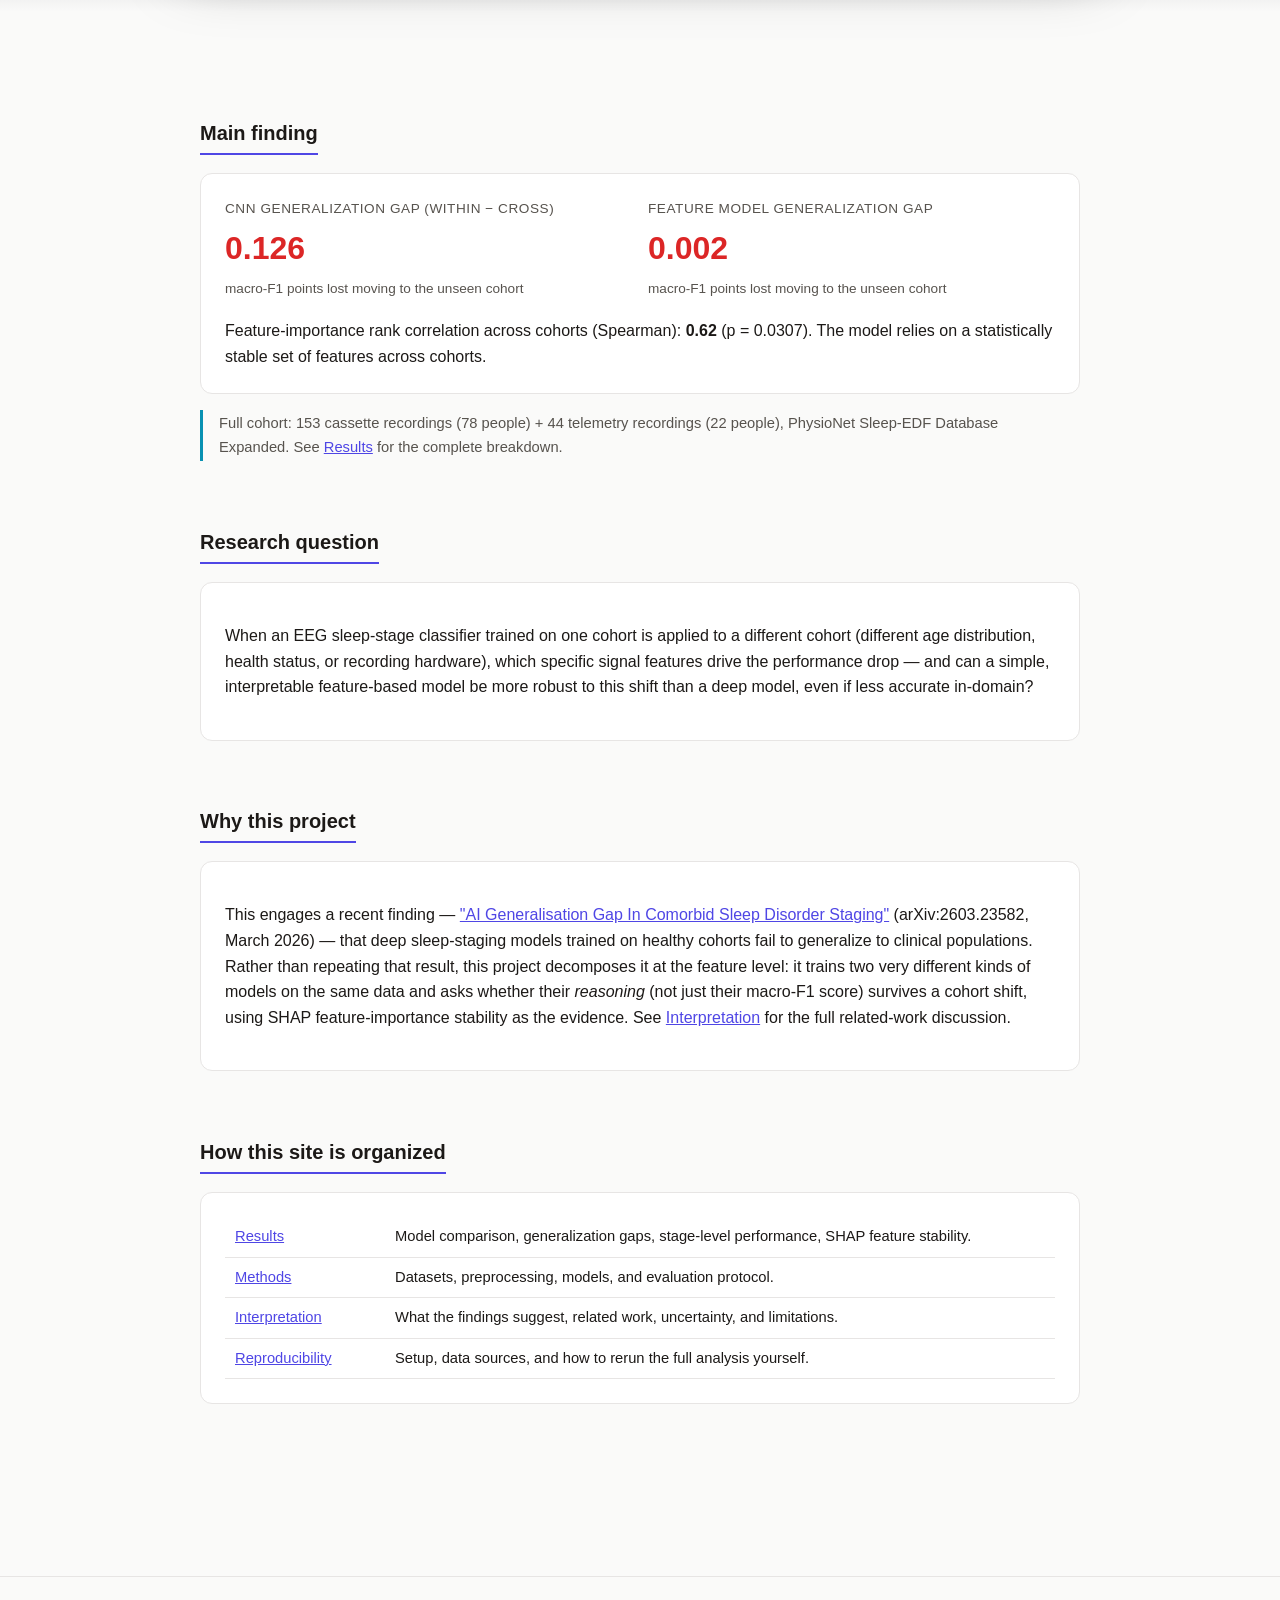
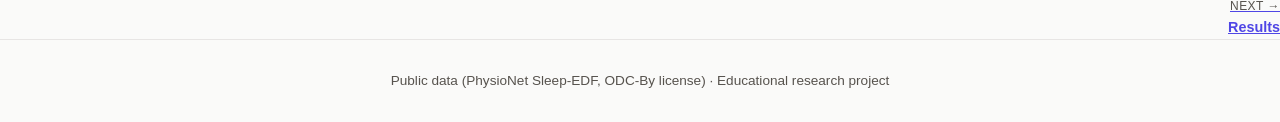
==== commit 73ebe551: "research and project" ====
--- a/site/index.html
+++ b/site/index.html
@@ -7,7 +7,7 @@
 <meta name="description" content="Overview of a controlled cross-cohort study of EEG sleep-stage classifier generalization.">
 <link rel="stylesheet" href="styles.css">
 </head>
-<body>
+<body class="page-welcome">
 <a class="skip-link" href="#main-content">Skip to content</a>
 <div class="site-header">
   <div class="site-header-inner">
@@ -19,16 +19,43 @@
     <a href="interpretation.html">Interpretation</a>
     <a href="reproducibility.html">Reproducibility</a></nav>
 </div>
-<header class="hero">
-  <h1>Where Does Sleep-Staging Generalization Break?</h1>
-  <p class="sub">A controlled cross-cohort study comparing a deep CNN against an interpretable feature-based model on public EEG sleep data &mdash; not a claim of state-of-the-art accuracy, but a decomposition of <em>where and why</em> generalization fails.</p>
-  <div class="badges">
-    <span class="badge">Public data only (PhysioNet Sleep-EDF)</span>
-    <span class="badge">Fully reproducible</span>
-    <span class="badge">Educational research replication</span>
-  </div>
-</header>
+
 <main id="main-content" tabindex="-1">
+<section class="welcome-hero" id="welcome-hero" aria-label="Welcome">
+  <div class="welcome-sky" aria-hidden="true">
+    <div class="welcome-stars">
+      <div class="welcome-stars-near"></div>
+    </div>
+    <div class="welcome-glow welcome-glow-1"></div>
+    <div class="welcome-glow welcome-glow-2"></div>
+    <div class="welcome-glow welcome-glow-3"></div>
+    <div class="welcome-glow welcome-glow-4"></div>
+  </div>
+  <div class="welcome-content">
+    <p class="welcome-eyebrow">A study of sleep, across minds</p>
+    <h1 class="welcome-title">Where Does Sleep-Staging Generalization Break?</h1>
+    <p class="welcome-sub">A controlled cross-cohort study comparing a deep CNN against an interpretable feature-based model on public EEG sleep data &mdash; a decomposition of <em>where and why</em> generalization fails.</p>
+    <div class="welcome-actions">
+      <a class="welcome-cta" id="explore-cta" href="#results-preview">Explore the findings</a>
+      <a class="welcome-secondary" href="#overview-detail">Project overview &amp; methods &darr;</a>
+    </div>
+  </div>
+</section>
+
+<section class="results-preview" id="results-preview" aria-label="Results preview">
+  <div class="results-preview-inner">
+    <div class="results-preview-panel">
+      <p class="results-preview-eyebrow">Full-cohort results &mdash; 153 cassette + 44 telemetry recordings</p>
+      <h2 class="results-preview-title">Where the gap nearly disappears</h2>
+      <div id="preview-card"></div>
+      <p class="results-preview-note" id="preview-note">Loading results&hellip;</p>
+      <a class="results-preview-link" href="results.html">View the full breakdown and stage-level detail &rarr;</a>
+    </div>
+  </div>
+</section>
+
+<div id="overview-detail">
+
 <section id="headline">
   <h2>Main finding</h2>
   <div id="headline-card" class="card"></div>
@@ -62,6 +89,47 @@
     </table>
   </div>
 </section>
+
+</div>
+
+<script>
+(function () {
+  var hero = document.getElementById("welcome-hero");
+  var cta = document.getElementById("explore-cta");
+  var preview = document.getElementById("results-preview");
+  if (!hero || !cta || !preview) return;
+
+  var reduceMotion = window.matchMedia && window.matchMedia("(prefers-reduced-motion: reduce)").matches;
+
+  cta.addEventListener("click", function (e) {
+    e.preventDefault();
+    if (!reduceMotion) {
+      hero.classList.add("hero-exit");
+    }
+    var delay = reduceMotion ? 0 : 380;
+    setTimeout(function () {
+      preview.scrollIntoView({ behavior: reduceMotion ? "auto" : "smooth", block: "start" });
+      // Move focus for keyboard/screen-reader users once the destination is in view.
+      preview.setAttribute("tabindex", "-1");
+      preview.focus({ preventScroll: true });
+    }, delay);
+  });
+
+  if (reduceMotion || typeof IntersectionObserver === "undefined") {
+    preview.classList.add("visible");
+  } else {
+    var observer = new IntersectionObserver(function (entries) {
+      entries.forEach(function (entry) {
+        if (entry.isIntersecting) {
+          preview.classList.add("visible");
+          observer.unobserve(preview);
+        }
+      });
+    }, { threshold: 0.15 });
+    observer.observe(preview);
+  }
+})();
+</script>
 
 <script>
 const RESULTS = {"within_cassette_cnn": {"label": "within-cassette CNN", "macro_f1": 0.6833960430223183, "macro_f1_ci": [0.6813310960657173, 0.6853881737444961], "per_class_f1": {"W": 0.9505335619418072, "N1": 0.38107624776459115, "N2": 0.7500687884068605, "N3": 0.6870259826397901, "REM": 0.6482756343585426}, "confusion_matrix": [[260008, 18512, 347, 309, 6257], [873, 12892, 3360, 350, 4047], [366, 10102, 44979, 8939, 4746], [11, 124, 938, 11912, 54], [387, 4509, 1177, 128, 19634]], "n_test_epochs": 414961}, "within_cassette_feature": {"label": "within-cassette feature model", "macro_f1": 0.6285315236474852, "macro_f1_ci": [0.6264087193472945, 0.630489141751382], "per_class_f1": {"W": 0.9175381983593173, "N1": 0.2927252259104877, "N2": 0.7509839395670665, "N3": 0.6913265306122449, "REM": 0.4900837237883094}, "confusion_matrix": [[247800, 21561, 2550, 2415, 11107], [2108, 9621, 3895, 219, 5679], [2512, 7081, 47321, 5741, 6477], [482, 35, 1094, 11382, 46], [1806, 5914, 2032, 132, 15951]], "n_test_epochs": 414961}, "cross_cnn": {"label": "cassette->telemetry CNN", "macro_f1": 0.5573168767395588, "macro_f1_ci": [0.5524205819145099, 0.5618878157794747], "per_class_f1": {"W": 0.1956168831168831, "N1": 0.35338709677419355, "N2": 0.7978657132797053, "N3": 0.7864897466827503, "REM": 0.6532249438442614}, "confusion_matrix": [[482, 2681, 18, 2, 1240], [12, 2191, 136, 0, 1314], [5, 2368, 14729, 1126, 1623], [0, 67, 1393, 4890, 65], [6, 1440, 794, 2, 6107]], "n_test_epochs": 42691}, "cross_feature": {"label": "cassette->telemetry feature model", "macro_f1": 0.6270067920956552, "macro_f1_ci": [0.6220759599369822, 0.6325550423875099], "per_class_f1": {"W": 0.5786951713969776, "N1": 0.37506284565108094, "N2": 0.8001082690485858, "N3": 0.7471256901591425, "REM": 0.6340419842224896}, "confusion_matrix": [[2355, 1636, 31, 19, 382], [356, 1865, 487, 49, 896], [213, 1211, 14780, 3065, 582], [65, 11, 581, 5751, 7], [727, 1569, 1215, 96, 4742]], "n_test_epochs": 42691}, "feature_stability": {"cohort_a": "cassette", "cohort_b": "telemetry", "feature_importance_a": {"relpow_delta": 0.042516269701346726, "relpow_theta": 0.020111494660519123, "relpow_alpha": 0.03759073254714268, "relpow_sigma": 0.03717672801109991, "relpow_beta": 0.05876967655990319, "spectral_edge_95": 0.026164724184648682, "spectral_entropy": 0.022359280126218732, "hjorth_activity": 0.0, "hjorth_mobility": 0.021124712694443996, "hjorth_complexity": 0.010793996082818337, "mean_abs_amplitude": 0.04127312710990858, "zero_crossing_rate": 0.02472303470719026}, "feature_importance_b": {"relpow_delta": 0.048008992680854096, "relpow_theta": 0.03699034088246733, "relpow_alpha": 0.013066290152842344, "relpow_sigma": 0.05066992171937356, "relpow_beta": 0.0635468217363225, "spectral_edge_95": 0.034332545442129325, "spectral_entropy": 0.011370832275490773, "hjorth_activity": 3.0718488789108716e-05, "hjorth_mobility": 0.012160261976494446, "hjorth_complexity": 0.019693689865235325, "mean_abs_amplitude": 0.02021919802335972, "zero_crossing_rate": 0.00977455767202757}, "spearman_rank_correlation": 0.6223776223776225, "spearman_pvalue": 0.03067589506164015}, "generalization_gap": {"cnn_gap": 0.1260791662827595, "feature_gap": 0.001524731551829972}};
@@ -128,6 +196,44 @@
   `;
 }
 
+function renderPreview() {
+  var card = document.getElementById("preview-card");
+  var note = document.getElementById("preview-note");
+  if (!card) return;
+  var r = RESULTS;
+  if (!r || !r.within_cassette_cnn) {
+    card.innerHTML = '<p class="no-data">No results yet.</p>';
+    if (note) note.textContent = "";
+    return;
+  }
+  var gap = r.generalization_gap;
+  function row(label, value) {
+    return '<div class="preview-row"><span>' + label + '</span><strong>' + fmt(value, 3) + '</strong></div>';
+  }
+  function gapRow(value) {
+    var cls = value <= 0.02 ? "preview-gap-good" : "preview-gap-bad";
+    return '<div class="preview-row"><span>Generalization gap</span><strong class="' + cls + '">' + fmt(value, 3) + '</strong></div>';
+  }
+  card.innerHTML =
+    '<div class="preview-grid">' +
+      '<div class="preview-model-card">' +
+        '<p class="preview-model-name">CNN</p>' +
+        row("Within-cohort macro-F1", r.within_cassette_cnn.macro_f1) +
+        row("Cross-cohort macro-F1", r.cross_cnn.macro_f1) +
+        gapRow(gap.cnn_gap) +
+      '</div>' +
+      '<div class="preview-model-card">' +
+        '<p class="preview-model-name">Feature model (RandomForest)</p>' +
+        row("Within-cohort macro-F1", r.within_cassette_feature.macro_f1) +
+        row("Cross-cohort macro-F1", r.cross_feature.macro_f1) +
+        gapRow(gap.feature_gap) +
+      '</div>' +
+    '</div>';
+  if (note) {
+    note.textContent = "The CNN still loses accuracy on the unseen cohort; the RandomForest's cross-cohort score is close enough to its within-cohort score that the full Results and Interpretation pages treat it as no detectable difference, not proof of flawless generalization.";
+  }
+}
+
 function renderStageLevel() {
   const el = document.getElementById("stage-card");
   if (!el) return;
@@ -176,6 +282,7 @@
 
 renderHeadline();
 renderComparison();
+renderPreview();
 renderStageLevel();
 renderInterp();
 </script>
--- a/site/styles.css
+++ b/site/styles.css
@@ -108,31 +108,378 @@
   font-weight: 600;
 }
 
-/* page hero (overview page only) */
-.hero {
-  padding: 48px 20px 36px;
+/* welcome hero (overview page only) — deliberately single-themed (dark
+   night sky) regardless of the viewer's light/dark preference, since it is
+   a self-contained visual moment rather than a themed content surface. */
+.welcome-hero {
+  position: relative;
+  min-height: 560px;
+  min-height: calc(100svh - 112px);
+  display: flex;
+  align-items: center;
+  justify-content: center;
+  overflow: hidden;
+  background: radial-gradient(ellipse at 50% -10%, #2a2a52 0%, #15152e 45%, #0a0a18 100%);
+  padding-block: 64px;
+  padding-left: max(20px, env(safe-area-inset-left, 0px));
+  padding-right: max(20px, env(safe-area-inset-right, 0px));
+}
+.welcome-sky {
+  position: absolute;
+  inset: 0;
+  pointer-events: none;
+}
+.welcome-stars {
+  position: absolute;
+  inset: 0;
+}
+/* Three depth layers: a dim distant field, a brighter mid field, and a
+   handful of larger "near" stars that twinkle individually on their own
+   offset timing — layered rather than one uniform flat field. */
+.welcome-stars::before,
+.welcome-stars::after {
+  content: "";
+  position: absolute;
+  inset: 0;
+}
+.welcome-stars::before {
+  /* distant, dim, dense */
+  background-image:
+    radial-gradient(0.8px 0.8px at 6% 12%, rgba(255,255,255,0.35), transparent),
+    radial-gradient(0.8px 0.8px at 18% 42%, rgba(255,255,255,0.3), transparent),
+    radial-gradient(0.8px 0.8px at 30% 78%, rgba(255,255,255,0.4), transparent),
+    radial-gradient(0.8px 0.8px at 46% 24%, rgba(255,255,255,0.3), transparent),
+    radial-gradient(0.8px 0.8px at 58% 62%, rgba(255,255,255,0.35), transparent),
+    radial-gradient(0.8px 0.8px at 66% 10%, rgba(255,255,255,0.3), transparent),
+    radial-gradient(0.8px 0.8px at 74% 48%, rgba(255,255,255,0.4), transparent),
+    radial-gradient(0.8px 0.8px at 82% 84%, rgba(255,255,255,0.3), transparent),
+    radial-gradient(0.8px 0.8px at 90% 30%, rgba(255,255,255,0.35), transparent),
+    radial-gradient(0.8px 0.8px at 97% 66%, rgba(255,255,255,0.3), transparent),
+    radial-gradient(0.8px 0.8px at 12% 92%, rgba(255,255,255,0.3), transparent),
+    radial-gradient(0.8px 0.8px at 38% 8%, rgba(255,255,255,0.3), transparent);
+  opacity: 0.9;
+  animation: twinkle-slow 9s ease-in-out infinite alternate;
+}
+.welcome-stars::after {
+  /* mid field, slightly brighter/larger */
+  background-image:
+    radial-gradient(1.3px 1.3px at 10% 20%, rgba(255,255,255,0.85), transparent),
+    radial-gradient(1px 1px at 25% 65%, rgba(255,255,255,0.65), transparent),
+    radial-gradient(1.3px 1.3px at 40% 15%, rgba(255,255,255,0.75), transparent),
+    radial-gradient(1px 1px at 55% 80%, rgba(255,255,255,0.55), transparent),
+    radial-gradient(1.3px 1.3px at 70% 35%, rgba(255,255,255,0.8), transparent),
+    radial-gradient(1px 1px at 85% 60%, rgba(255,255,255,0.65), transparent),
+    radial-gradient(1.3px 1.3px at 92% 20%, rgba(255,255,255,0.75), transparent),
+    radial-gradient(1px 1px at 15% 90%, rgba(255,255,255,0.55), transparent),
+    radial-gradient(1.3px 1.3px at 60% 50%, rgba(255,255,255,0.65), transparent),
+    radial-gradient(1px 1px at 35% 40%, rgba(255,255,255,0.45), transparent);
+  opacity: 0.85;
+  animation: twinkle 7s ease-in-out infinite alternate;
+  animation-delay: -2.5s;
+}
+.welcome-stars-near {
+  position: absolute;
+  inset: 0;
+  background-image:
+    radial-gradient(2px 2px at 22% 30%, rgba(255,255,255,0.95), transparent),
+    radial-gradient(2.2px 2.2px at 78% 22%, rgba(255,255,255,0.9), transparent),
+    radial-gradient(1.8px 1.8px at 48% 72%, rgba(255,255,255,0.95), transparent),
+    radial-gradient(2px 2px at 88% 58%, rgba(255,255,255,0.85), transparent);
+  animation: sparkle 4.5s ease-in-out infinite;
+}
+.welcome-stars-near::after {
+  content: "";
+  position: absolute;
+  inset: 0;
+  background-image:
+    radial-gradient(2px 2px at 14% 70%, rgba(255,255,255,0.9), transparent),
+    radial-gradient(2.2px 2.2px at 62% 12%, rgba(255,255,255,0.95), transparent);
+  animation: sparkle 5.5s ease-in-out infinite;
+  animation-delay: -2s;
+}
+.welcome-glow {
+  position: absolute;
+  border-radius: 50%;
+  filter: blur(60px);
+  opacity: 0.55;
+}
+.welcome-glow-1 {
+  width: 320px;
+  height: 320px;
+  top: 8%;
+  left: 12%;
+  background: #6366f1;
+  animation: drift-1 26s ease-in-out infinite alternate;
+}
+.welcome-glow-2 {
+  width: 260px;
+  height: 260px;
+  bottom: 6%;
+  right: 10%;
+  background: #22d3ee;
+  opacity: 0.35;
+  animation: drift-2 32s ease-in-out infinite alternate;
+}
+.welcome-glow-3 {
+  width: 220px;
+  height: 220px;
+  top: 40%;
+  right: 25%;
+  background: #a78bfa;
+  opacity: 0.3;
+  animation: drift-3 22s ease-in-out infinite alternate;
+}
+.welcome-glow-4 {
+  width: 180px;
+  height: 180px;
+  bottom: 30%;
+  left: 30%;
+  background: #f0abfc;
+  opacity: 0.18;
+  animation: drift-2 28s ease-in-out infinite alternate;
+  animation-delay: -6s;
+}
+@keyframes twinkle {
+  from { opacity: 0.55; }
+  to { opacity: 0.95; }
+}
+@keyframes twinkle-slow {
+  from { opacity: 0.7; }
+  to { opacity: 1; }
+}
+@keyframes sparkle {
+  0%, 100% { opacity: 0.25; }
+  50% { opacity: 1; }
+}
+@keyframes drift-1 {
+  from { transform: translate(0, 0) scale(1); }
+  to { transform: translate(24px, 18px) scale(1.08); }
+}
+@keyframes drift-2 {
+  from { transform: translate(0, 0) scale(1); }
+  to { transform: translate(-20px, -16px) scale(1.05); }
+}
+@keyframes drift-3 {
+  from { transform: translate(0, 0) scale(1); }
+  to { transform: translate(14px, -22px) scale(1.1); }
+}
+@media (prefers-reduced-motion: reduce) {
+  .welcome-stars::before, .welcome-stars::after, .welcome-stars-near, .welcome-stars-near::after,
+  .welcome-glow-1, .welcome-glow-2, .welcome-glow-3, .welcome-glow-4 {
+    animation: none;
+  }
+}
+.welcome-content {
+  position: relative;
+  z-index: 1;
   text-align: center;
-  border-bottom: 1px solid var(--border);
-}
-.hero h1 {
-  font-size: clamp(1.6rem, 4vw, 2.3rem);
+  max-width: 680px;
+}
+.welcome-eyebrow {
+  color: #c7d2fe;
+  font-size: 0.8rem;
+  text-transform: uppercase;
+  letter-spacing: 0.12em;
+  font-weight: 600;
+  margin: 0 0 18px;
+}
+.welcome-title {
+  color: #fdfdfe;
+  font-size: clamp(1.8rem, 5vw, 3rem);
+  line-height: 1.15;
+  margin: 0 0 20px;
+  text-wrap: balance;
+}
+.welcome-sub {
+  color: #cfd3e6;
+  font-size: clamp(1rem, 2vw, 1.15rem);
+  line-height: 1.6;
+  margin: 0 auto 36px;
+  max-width: 560px;
+}
+.welcome-actions {
+  display: flex;
+  flex-direction: column;
+  align-items: center;
+  gap: 18px;
+}
+.welcome-cta {
+  display: inline-block;
+  background: #818cf8;
+  color: #0a0a18;
+  font-weight: 700;
+  font-size: 1.05rem;
+  padding: 14px 32px;
+  border-radius: 999px;
+  text-decoration: none;
+  box-shadow: 0 8px 28px rgba(99, 102, 241, 0.45);
+  transition: transform 0.15s ease, box-shadow 0.15s ease, background 0.15s ease;
+}
+.welcome-cta:hover {
+  background: #a5b4fc;
+  transform: translateY(-1px);
+  box-shadow: 0 10px 32px rgba(99, 102, 241, 0.55);
+}
+@media (prefers-reduced-motion: reduce) {
+  .welcome-cta { transition: none; }
+  .welcome-cta:hover { transform: none; }
+}
+.welcome-secondary {
+  color: #cfd3e6;
+  font-size: 0.9rem;
+  text-decoration: underline;
+  text-underline-offset: 3px;
+  text-decoration-color: rgba(207, 211, 230, 0.5);
+}
+.welcome-secondary:hover {
+  color: #fdfdfe;
+  text-decoration-color: #fdfdfe;
+}
+.welcome-hero :focus-visible {
+  outline: 2px solid #fdfdfe;
+  outline-offset: 3px;
+}
+#overview-detail {
+  scroll-margin-top: 16px;
+}
+@media (max-width: 640px) {
+  .welcome-hero { min-height: calc(100svh - 150px); }
+}
+
+/* "Explore the findings" exit transition: the hero content gently scales
+   down and dims, like the camera pulling back, right before the page
+   scrolls into the results preview below. */
+.welcome-hero {
+  transition: filter 0.6s ease;
+}
+.welcome-hero.hero-exit {
+  filter: brightness(0.82);
+}
+.welcome-hero .welcome-content {
+  transition: opacity 0.55s ease, transform 0.55s ease;
+}
+.welcome-hero.hero-exit .welcome-content {
+  opacity: 0;
+  transform: scale(0.94) translateY(-6px);
+}
+@media (prefers-reduced-motion: reduce) {
+  .welcome-hero,
+  .welcome-hero .welcome-content {
+    transition: none;
+  }
+}
+
+/* Results preview: the night sky opens up into daylight, carrying the
+   real headline numbers before the full Results page. Deliberately
+   single-themed (continuation of the hero), like the hero above it. */
+.results-preview {
+  /* The gradient is decorative atmosphere only (fades into the normal page
+     background behind/below the panel); all text lives inside
+     .results-preview-panel, which carries its own solid-enough dark
+     background so legibility never depends on scroll position within
+     this gradient. */
+  background: linear-gradient(180deg, #0a0a18 0%, #14142c 45%, var(--bg) 100%);
+  padding: 72px 20px 64px;
+  text-align: center;
+  opacity: 0;
+  transform: translateY(18px);
+  transition: opacity 0.7s ease, transform 0.7s ease;
+}
+.results-preview-panel {
+  background: #121228;
+  border: 1px solid rgba(255,255,255,0.1);
+  border-radius: 20px;
+  padding: 40px 28px 36px;
+  box-shadow: 0 24px 60px rgba(0,0,0,0.35);
+}
+.results-preview.visible {
+  opacity: 1;
+  transform: none;
+}
+@media (prefers-reduced-motion: reduce) {
+  .results-preview {
+    opacity: 1;
+    transform: none;
+    transition: none;
+  }
+}
+.results-preview-inner {
+  max-width: var(--max-w);
+  margin: 0 auto;
+}
+.results-preview-eyebrow {
+  color: #c7d2fe;
+  font-size: 0.78rem;
+  text-transform: uppercase;
+  letter-spacing: 0.1em;
+  font-weight: 600;
+  margin: 0 0 14px;
+}
+.results-preview-title {
+  color: #fdfdfe;
+  font-size: clamp(1.4rem, 3.4vw, 1.9rem);
+  margin: 0 0 32px;
+  text-wrap: balance;
+}
+.preview-grid {
+  display: grid;
+  grid-template-columns: 1fr 1fr;
+  gap: 16px;
+  max-width: 680px;
+  margin: 0 auto 28px;
+  text-align: left;
+}
+@media (max-width: 640px) {
+  .preview-grid { grid-template-columns: 1fr; }
+}
+.preview-model-card {
+  background: rgba(255,255,255,0.06);
+  border: 1px solid rgba(255,255,255,0.14);
+  border-radius: var(--radius);
+  padding: 20px 22px;
+  backdrop-filter: blur(6px);
+}
+.preview-model-name {
+  color: #fdfdfe;
+  font-weight: 700;
+  font-size: 1rem;
   margin: 0 0 12px;
-  max-width: 760px;
-  margin-inline: auto;
-}
-.hero p.sub {
-  color: var(--text-muted);
-  max-width: 640px;
-  margin: 0 auto;
-  font-size: 1.05rem;
-}
-.badges { margin-top: 20px; display: flex; gap: 10px; justify-content: center; flex-wrap: wrap; }
-.badge {
-  font-size: 0.78rem;
-  padding: 4px 10px;
-  border-radius: 999px;
-  border: 1px solid var(--border);
-  color: var(--text-muted);
+}
+.preview-row {
+  display: flex;
+  justify-content: space-between;
+  font-size: 0.88rem;
+  color: #cfd3e6;
+  padding: 5px 0;
+  border-top: 1px solid rgba(255,255,255,0.1);
+  font-variant-numeric: tabular-nums;
+}
+.preview-row:first-of-type { border-top: none; }
+.preview-row strong { color: #fdfdfe; }
+.preview-gap-good { color: #86efac; }
+.preview-gap-bad { color: #fca5a5; }
+.results-preview-note {
+  color: #cfd3e6;
+  max-width: 560px;
+  margin: 0 auto 30px;
+  font-size: 0.92rem;
+  line-height: 1.6;
+}
+.results-preview-link {
+  display: inline-block;
+  color: #fdfdfe;
+  font-weight: 600;
+  font-size: 0.95rem;
+  text-decoration: underline;
+  text-underline-offset: 3px;
+  text-decoration-color: rgba(253,253,254,0.5);
+}
+.results-preview-link:hover {
+  text-decoration-color: #fdfdfe;
+}
+.results-preview :focus-visible {
+  outline: 2px solid #fdfdfe;
+  outline-offset: 3px;
 }
 
 /* page header (non-overview pages) */
@@ -159,6 +506,15 @@
 }
 
 main { max-width: var(--max-w); margin: 0 auto; padding: 40px 20px 100px; }
+body.page-welcome main {
+  max-width: none;
+  padding: 0;
+}
+body.page-welcome #overview-detail {
+  max-width: var(--max-w);
+  margin: 0 auto;
+  padding: 40px 20px 100px;
+}
 section { margin-bottom: 48px; }
 section:last-child { margin-bottom: 0; }
 h2 {
